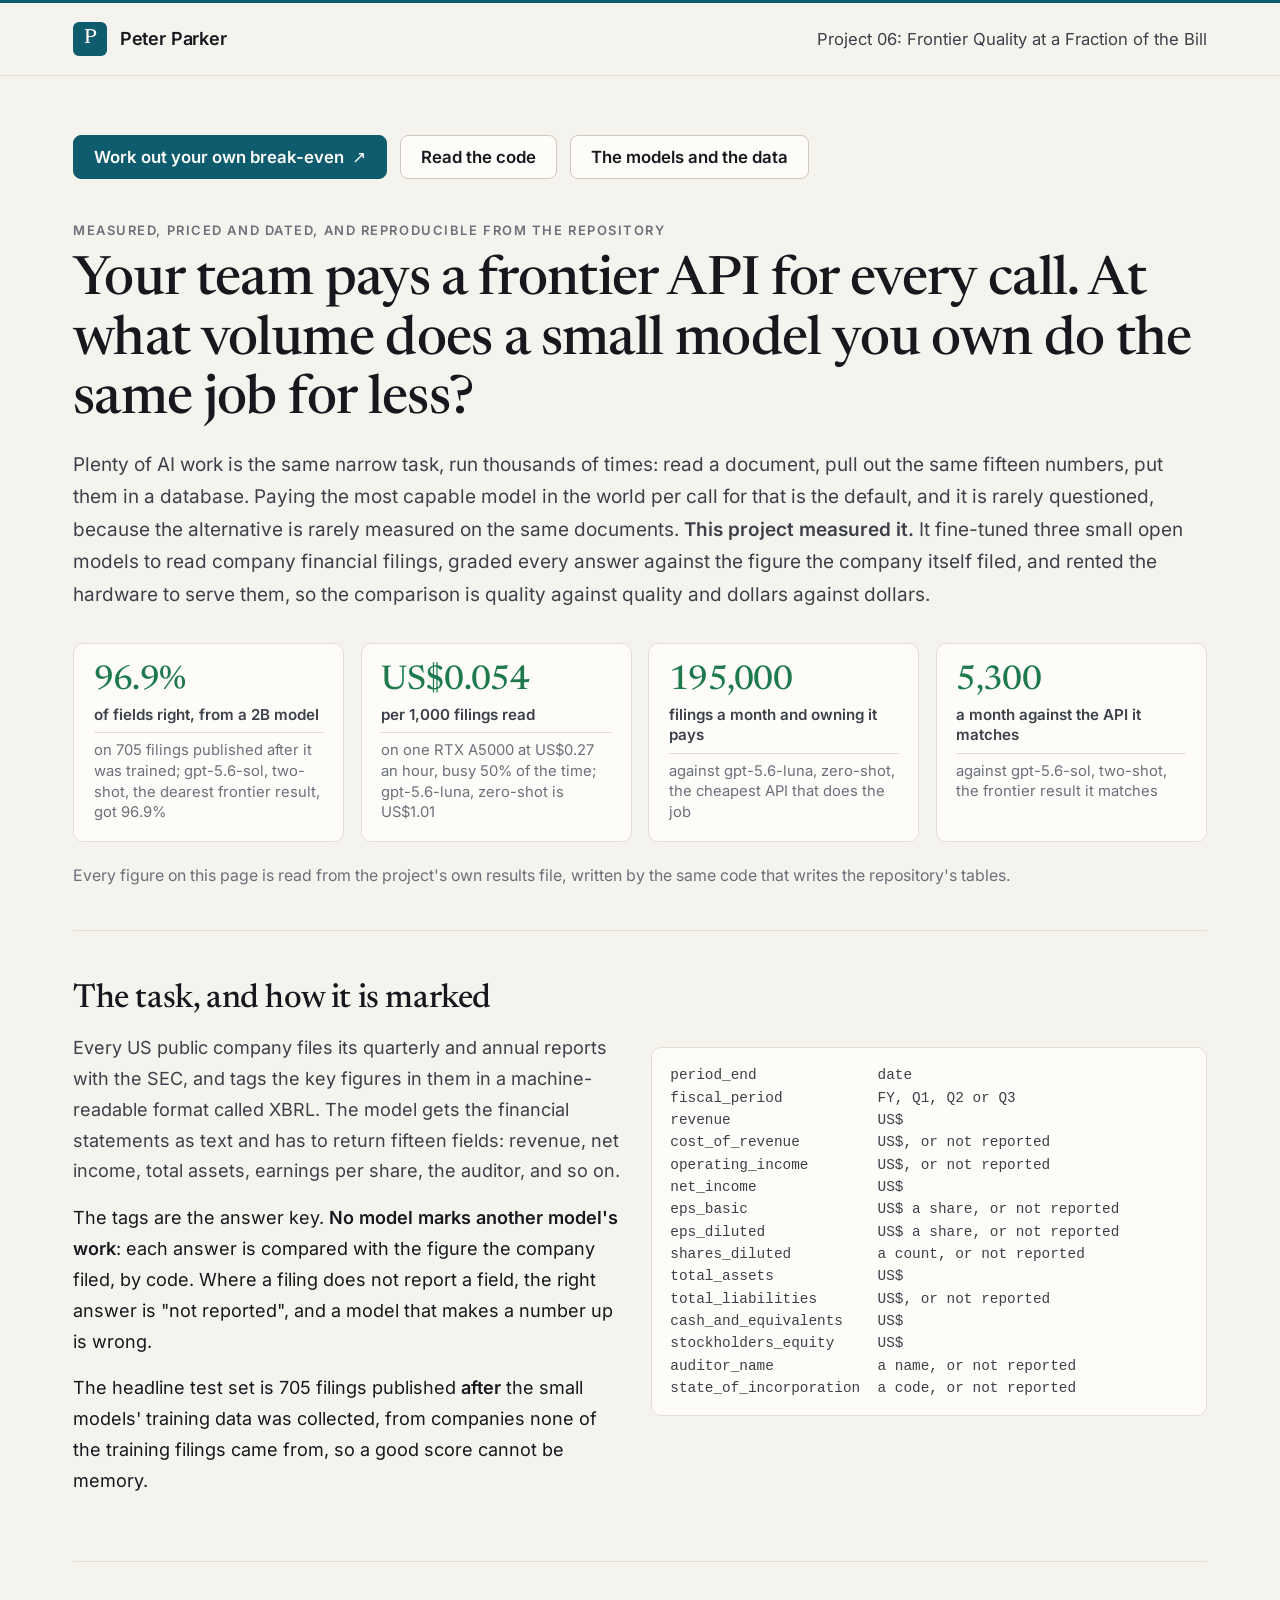
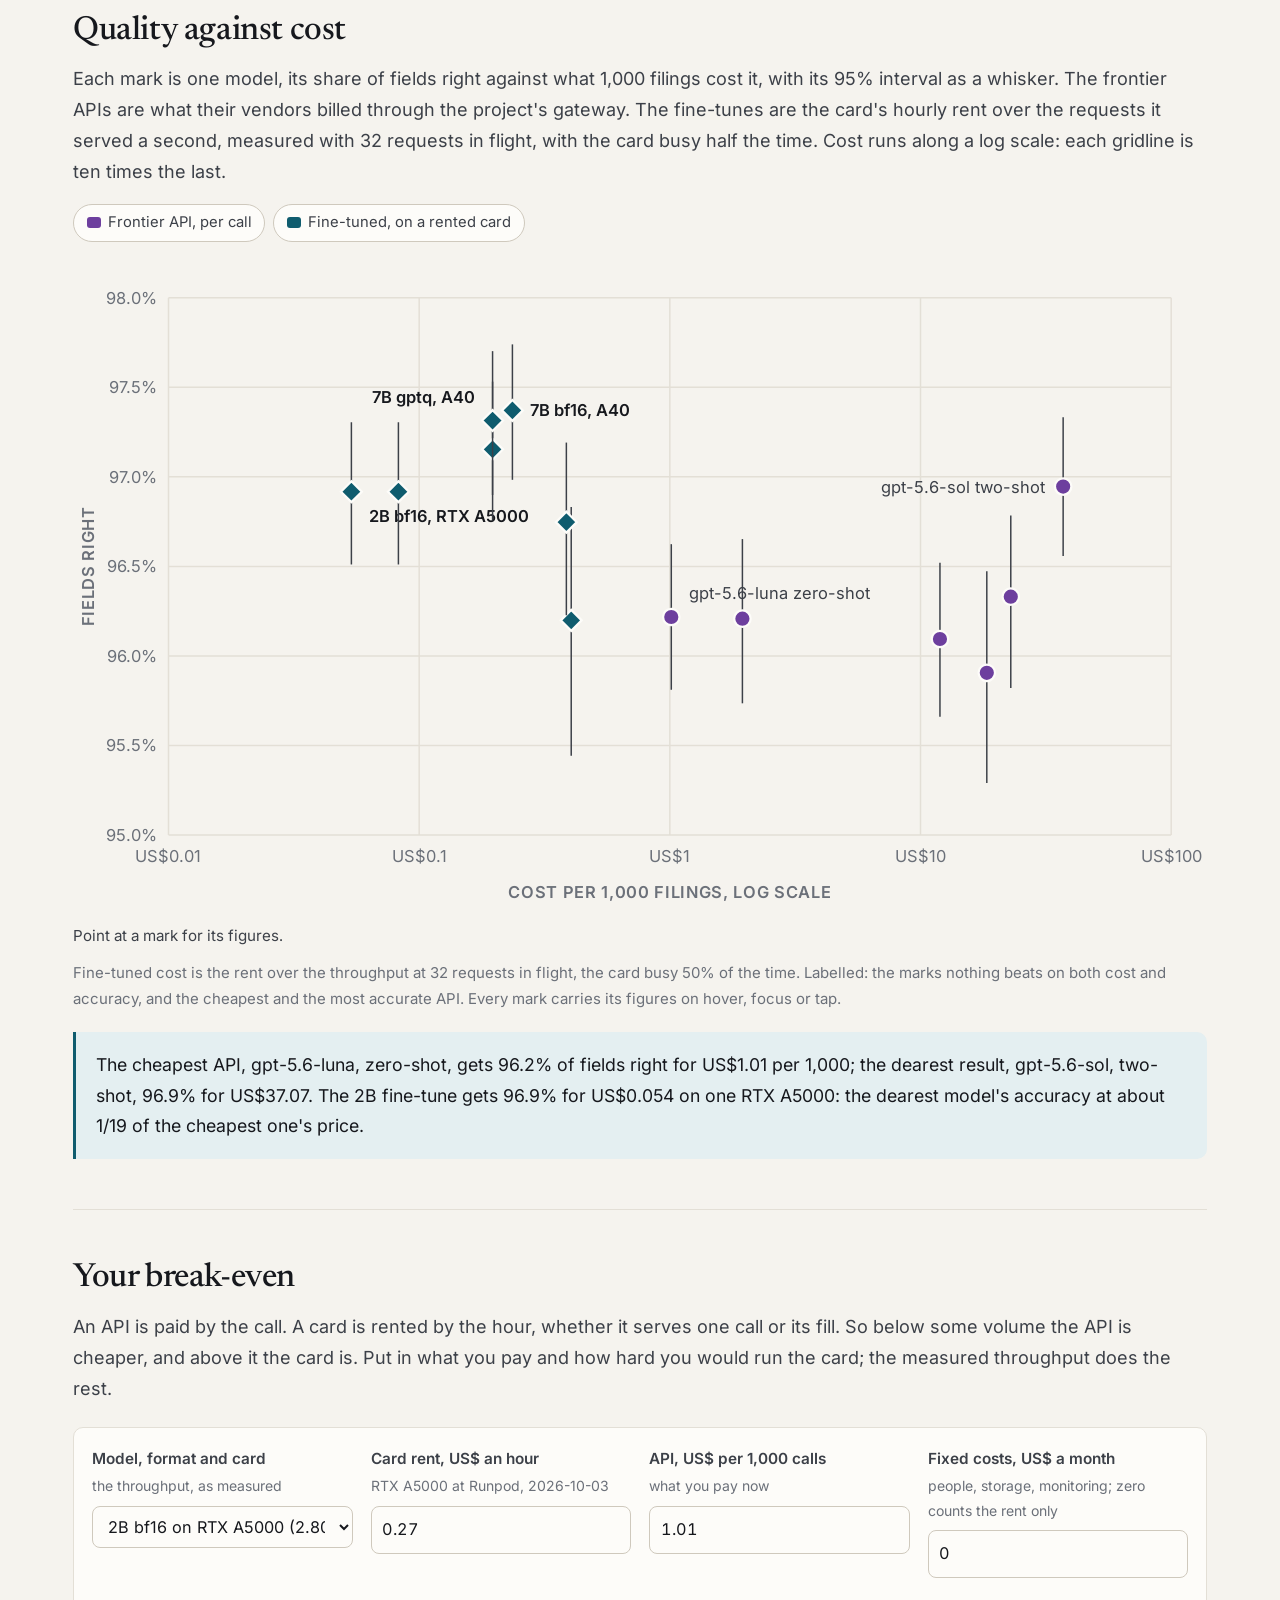
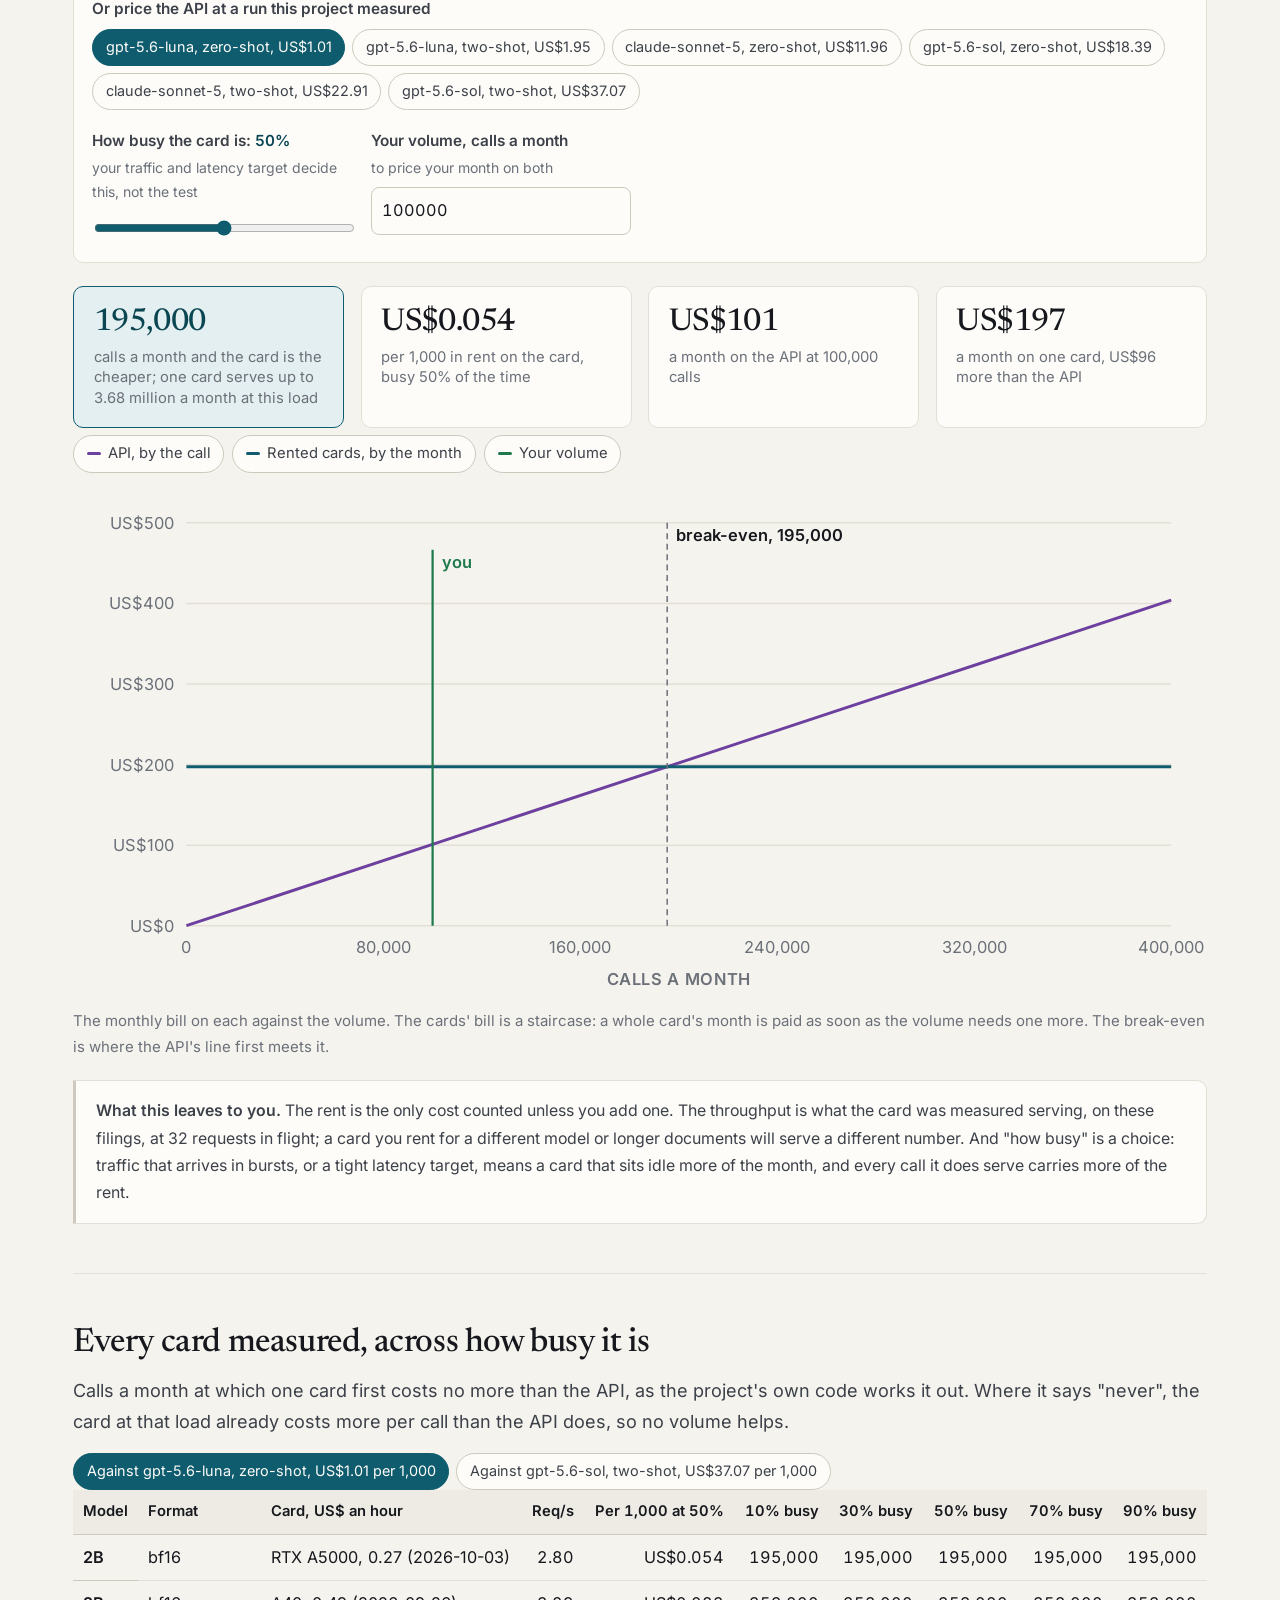
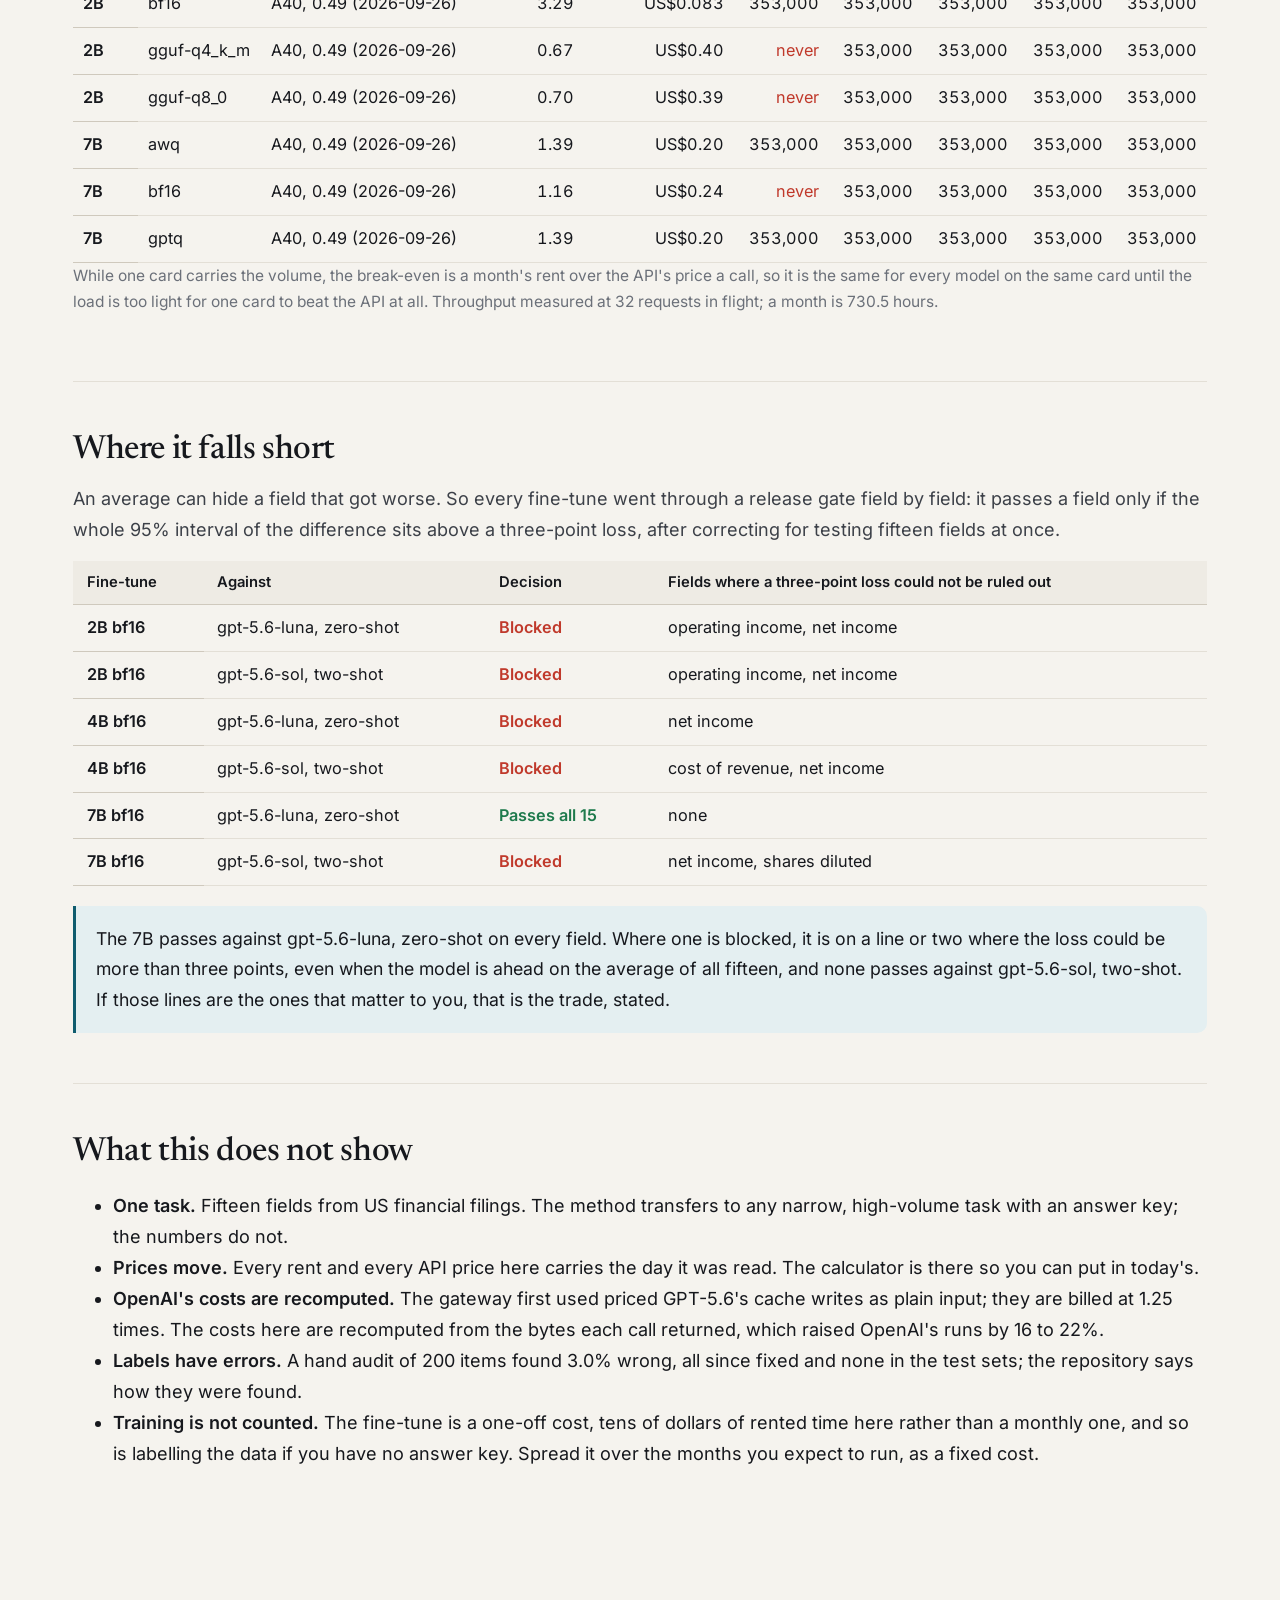
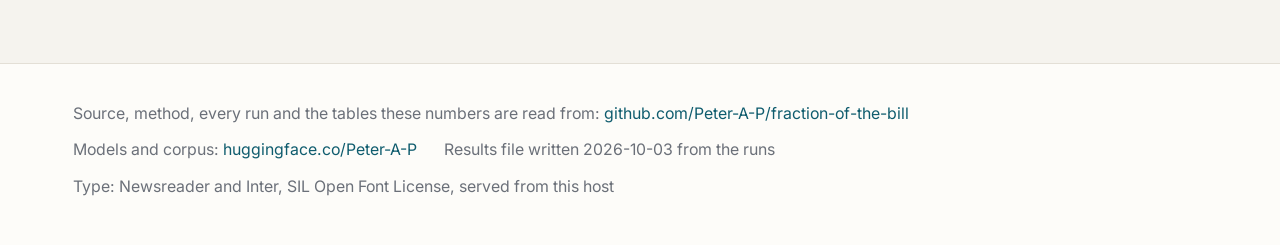
==== site/index.html @ 15aa9273 "The website: the results as one page, with a break-even calculator site/ is a static page in the sty" ====
<!doctype html>
<html lang="en">
<head>
<meta charset="utf-8">
<meta name="viewport" content="width=device-width, initial-scale=1">
<title>Frontier Quality at a Fraction of the Bill: when a small model you own beats paying per call</title>
<meta name="description" content="A 2B model fine-tuned on SEC filings, with the companies' own XBRL facts as the answers, gets as many fields right as the dearest frontier API on filings published after it was trained. Served on one rented card it costs a small fraction per call, and this page works out the monthly volume at which owning it pays, with your own prices.">
<link rel="stylesheet" href="style.css">
</head>
<body>
<header class="top">
  <div class="top-inner">
    <a class="brand" href="https://peterparker.ca"><span class="mono-mark" aria-hidden="true">P</span>Peter Parker</a>
    <p class="top-nav"><a href="https://peterparker.ca/projects/fraction-of-the-bill/">Project 06: Frontier Quality at a Fraction of the Bill</a></p>
  </div>
</header>
<main>

  <header class="hero">
    <div class="cta">
      <a class="button primary" href="#calculator">Work out your own break-even</a>
      <a class="button" href="https://github.com/Peter-A-P/fraction-of-the-bill">Read the code</a>
      <a class="button" href="https://huggingface.co/Peter-A-P">The models and the data</a>
    </div>

    <p class="eyebrow">Measured, priced and dated, and reproducible from the repository</p>
    <h1>Your team pays a frontier API for every call. At what volume does a small model you own do the same job for less?</h1>
    <p class="lead">
      Plenty of AI work is the same narrow task, run thousands of times: read a document, pull out
      the same fifteen numbers, put them in a database. Paying the most capable model in the world
      per call for that is the default, and it is rarely questioned, because the alternative is
      rarely measured on the same documents. <strong>This project measured it.</strong> It fine-tuned three
      small open models to read company financial filings, graded every answer against the figure
      the company itself filed, and rented the hardware to serve them, so the comparison is quality
      against quality and dollars against dollars.
    </p>
    <div class="hero-points">
      <div class="point">
        <span class="point-figure up" id="hero-accuracy">-</span>
        <span class="point-unit">of fields right, from a 2B model</span>
        <span class="point-label" id="hero-accuracy-note">on filings published after it was trained</span>
      </div>
      <div class="point">
        <span class="point-figure up" id="hero-cost">-</span>
        <span class="point-unit">per 1,000 filings read</span>
        <span class="point-label" id="hero-cost-note">on one rented card</span>
      </div>
      <div class="point">
        <span class="point-figure up" id="hero-even">-</span>
        <span class="point-unit">filings a month and owning it pays</span>
        <span class="point-label" id="hero-even-note">against the cheapest API that does the job</span>
      </div>
      <div class="point">
        <span class="point-figure up" id="hero-even-ceiling">-</span>
        <span class="point-unit">a month against the API it matches</span>
        <span class="point-label" id="hero-even-ceiling-note">the most accurate frontier result measured</span>
      </div>
    </div>
    <p class="hero-note" id="hero-note">
      Every figure on this page is read from the project's own results file, written by the same
      code that writes the repository's tables.
    </p>
    <noscript><p class="noscript">The figures and the calculator on this page need JavaScript. Every number is also in the repository's README, as tables.</p></noscript>
  </header>

  <section class="section" id="task">
    <h2>The task, and how it is marked</h2>
    <div class="two-up">
      <div>
        <p class="section-lead">
          Every US public company files its quarterly and annual reports with the SEC, and tags
          the key figures in them in a machine-readable format called XBRL. The model gets the
          financial statements as text and has to return fifteen fields: revenue, net income,
          total assets, earnings per share, the auditor, and so on.
        </p>
        <p>
          The tags are the answer key. <strong>No model marks another model's work</strong>:
          each answer is compared with the figure the company filed, by code. Where a filing
          does not report a field, the right answer is "not reported", and a model that makes a
          number up is wrong.
        </p>
        <p>
          The headline test set is <span id="task-filings">-</span> filings published
          <strong>after</strong> the small models' training data was collected, from companies
          none of the training filings came from, so a good score cannot be memory.
        </p>
      </div>
      <div>
        <pre class="task-sample" aria-label="The fifteen fields">period_end              date
fiscal_period           FY, Q1, Q2 or Q3
revenue                 US$
cost_of_revenue         US$, or not reported
operating_income        US$, or not reported
net_income              US$
eps_basic               US$ a share, or not reported
eps_diluted             US$ a share, or not reported
shares_diluted          a count, or not reported
total_assets            US$
total_liabilities       US$, or not reported
cash_and_equivalents    US$
stockholders_equity     US$
auditor_name            a name, or not reported
state_of_incorporation  a code, or not reported</pre>
      </div>
    </div>
  </section>

  <section class="section" id="frontier">
    <h2>Quality against cost</h2>
    <p class="section-lead">
      Each mark is one model, its share of fields right against what 1,000 filings cost it, with
      its 95% interval as a whisker. The frontier APIs are what their vendors billed through the
      project's gateway. The fine-tunes are the card's hourly rent over the requests it served a
      second, measured with <span class="conc">32</span> requests in flight, with the card busy
      <span class="util">half</span> the time. Cost runs along a log scale: each gridline is ten
      times the last.
    </p>
    <div class="legend" aria-hidden="true">
      <span class="legend-item"><span class="swatch solid sw-frontier"></span>Frontier API, per call</span>
      <span class="legend-item"><span class="swatch solid sw-hosted"></span>Fine-tuned, on a rented card</span>
    </div>
    <figure class="chart-figure">
      <div class="chart wide-chart" id="pareto"></div>
      <p class="readout" id="pareto-readout" aria-live="polite">Point at a mark for its figures.</p>
      <figcaption id="pareto-caption"></figcaption>
    </figure>
    <div class="verdict" id="frontier-verdict"></div>
  </section>

  <section class="section" id="calculator">
    <h2>Your break-even</h2>
    <p class="section-lead">
      An API is paid by the call. A card is rented by the hour, whether it serves one call or its
      fill. So below some volume the API is cheaper, and above it the card is. Put in what you pay
      and how hard you would run the card; the measured throughput does the rest.
    </p>
    <div class="controls">
      <div class="control">
        <label for="calc-served">Model, format and card<span class="hint">the throughput, as measured</span></label>
        <select id="calc-served"></select>
      </div>
      <div class="control">
        <label for="calc-rate">Card rent, US$ an hour<span class="hint" id="calc-rate-hint">as rented</span></label>
        <input type="number" id="calc-rate" min="0.01" step="0.01" inputmode="decimal">
      </div>
      <div class="control">
        <label for="calc-api">API, US$ per 1,000 calls<span class="hint" id="calc-api-hint">what you pay now</span></label>
        <input type="number" id="calc-api" min="0.001" step="0.01" inputmode="decimal">
      </div>
      <div class="control">
        <label for="calc-fixed">Fixed costs, US$ a month<span class="hint">people, storage, monitoring; zero counts the rent only</span></label>
        <input type="number" id="calc-fixed" min="0" step="50" value="0" inputmode="decimal">
      </div>
      <div class="control wide">
        <span class="label-text" id="presets-label">Or price the API at a run this project measured</span>
        <div class="button-row" id="calc-api-presets" role="group" aria-labelledby="presets-label"></div>
      </div>
      <div class="control">
        <label for="calc-util">How busy the card is: <output id="calc-util-out" for="calc-util">50%</output><span class="hint">your traffic and latency target decide this, not the test</span></label>
        <input type="range" id="calc-util" min="10" max="90" step="5" value="50">
      </div>
      <div class="control">
        <label for="calc-volume">Your volume, calls a month<span class="hint">to price your month on both</span></label>
        <input type="number" id="calc-volume" min="0" step="10000" value="100000" inputmode="numeric">
      </div>
    </div>

    <div class="answer" aria-live="polite">
      <div class="stat lead-stat"><span class="figure" id="out-even">-</span><span class="caption" id="out-even-note">calls a month and the card is the cheaper</span></div>
      <div class="stat"><span class="figure" id="out-own">-</span><span class="caption" id="out-own-note">per 1,000 on the card, at this load</span></div>
      <div class="stat"><span class="figure" id="out-month-api">-</span><span class="caption" id="out-month-api-note">a month on the API at your volume</span></div>
      <div class="stat"><span class="figure" id="out-month-own">-</span><span class="caption" id="out-month-own-note">a month on cards at your volume</span></div>
    </div>

    <div class="legend" aria-hidden="true">
      <span class="legend-item"><span class="swatch sw-api"></span>API, by the call</span>
      <span class="legend-item"><span class="swatch sw-own"></span>Rented cards, by the month</span>
      <span class="legend-item"><span class="swatch sw-you"></span>Your volume</span>
    </div>
    <figure class="chart-figure">
      <div class="chart" id="month"></div>
      <figcaption>
        The monthly bill on each against the volume. The cards' bill is a staircase: a whole
        card's month is paid as soon as the volume needs one more. The break-even is where the
        API's line first meets it.
      </figcaption>
    </figure>

    <div class="assumption">
      <p>
        <strong>What this leaves to you.</strong> The rent is the only cost counted unless you
        add one. The throughput is what the card was measured serving, on these filings, at 32
        requests in flight; a card you rent for a different model or longer documents will
        serve a different number. And "how busy" is a choice: traffic that arrives in bursts,
        or a tight latency target, means a card that sits idle more of the month, and every
        call it does serve carries more of the rent.
      </p>
    </div>
  </section>

  <section class="section" id="table">
    <h2>Every card measured, across how busy it is</h2>
    <p class="section-lead">
      Calls a month at which one card first costs no more than the API, as the project's own
      code works it out. Where it says "never", the card at that load already costs more per
      call than the API does, so no volume helps.
    </p>
    <div class="button-row" id="table-against" role="group" aria-label="The API to break even against"></div>
    <div class="table-wrap">
      <table class="tight" id="even-table"></table>
    </div>
    <p class="note" id="table-note"></p>
  </section>

  <section class="section" id="gate">
    <h2>Where it falls short</h2>
    <p class="section-lead">
      An average can hide a field that got worse. So every fine-tune went through a release gate
      field by field: it passes a field only if the whole 95% interval of the difference sits
      above a three-point loss, after correcting for testing fifteen fields at once.
    </p>
    <div class="table-wrap">
      <table id="gate-table"></table>
    </div>
    <div class="verdict" id="gate-verdict"></div>
  </section>

  <section class="section" id="honesty">
    <h2>What this does not show</h2>
    <ul>
      <li><strong>One task.</strong> Fifteen fields from US financial filings. The method transfers
        to any narrow, high-volume task with an answer key; the numbers do not.</li>
      <li><strong>Prices move.</strong> Every rent and every API price here carries the day it was
        read. The calculator is there so you can put in today's.</li>
      <li><strong>OpenAI's costs are recomputed.</strong> The gateway first used priced GPT-5.6's
        cache writes as plain input; they are billed at 1.25 times. The costs here are
        recomputed from the bytes each call returned, which raised OpenAI's runs by 16 to 22%.</li>
      <li><strong>Labels have errors.</strong> A hand audit of 200 items found 3.0% wrong, all since
        fixed and none in the test sets; the repository says how they were found.</li>
      <li><strong>Training is not counted.</strong> The fine-tune is a one-off cost, tens of dollars of
        rented time here rather than a monthly one, and so is labelling the data if you have no
        answer key. Spread it over the months you expect to run, as a fixed cost.</li>
    </ul>
  </section>

</main>
<footer class="foot">
  <div class="foot-inner">
    <p>
      Source, method, every run and the tables these numbers are read from:
      <a href="https://github.com/Peter-A-P/fraction-of-the-bill">github.com/Peter-A-P/fraction-of-the-bill</a>
    </p>
    <ul>
      <li>Models and corpus: <a href="https://huggingface.co/Peter-A-P">huggingface.co/Peter-A-P</a></li>
      <li id="foot-written">Results file written from the runs</li>
      <li>Type: Newsreader and Inter, SIL Open Font License, served from this host</li>
    </ul>
  </div>
</footer>
<script src="breakeven.js"></script>
<script src="app.js"></script>
</body>
</html>
---- site/style.css ----
/* One stylesheet, no framework, no build step.

   The palette, the type and the 3px rule over the page are peterparker.ca's, shared with the
   other project pages, because this page is part of that site even though a separate host
   serves it. The two fonts are copied into this folder rather than linked: the page makes no
   off-origin request, and a font is a request. Both are SIL Open Font License;
   fonts/LICENSE.txt says where they came from. */

@font-face {
  font-family: "Newsreader";
  font-style: normal;
  font-weight: 200 800;
  font-display: swap;
  src: url(fonts/newsreader-latin.woff2) format("woff2");
}

@font-face {
  font-family: "Inter";
  font-style: normal;
  font-weight: 400 600;
  font-display: swap;
  src: url(fonts/inter-latin.woff2) format("woff2");
}

:root {
  color-scheme: light dark;
  --paper: #f5f3ee;
  --paper-soft: #fdfcf9;
  --ink: #16181d;
  --ink-soft: #3c4048;
  --ink-faint: #6b7079;
  --line: #e3dfd6;
  --line-2: #cfc9bd;
  --line-soft: #eeebe4;
  --accent: #0f5c6e;
  --accent-ink: #0b4653;
  --accent-soft: #e4eff1;
  --warn: #c0392b;
  --good: #1e7a4c;
  --alt: #6d3f9e;
  --shift: rgba(192, 57, 43, 0.09);
  /* An ordered set in one hue, darkest first: the three percentiles. */
  --lv0: #0b4653;
  --lv1: #2f8294;
  --lv2: #7bb3c0;
  --serif: "Newsreader", Georgia, "Times New Roman", serif;
  --sans: "Inter", ui-sans-serif, system-ui, -apple-system, "Segoe UI", Roboto, sans-serif;
  --mono: ui-monospace, "Cascadia Mono", Consolas, "SF Mono", Menlo, monospace;
  --radius: 10px;
  --shadow: 0 6px 24px -18px rgba(0, 0, 0, 0.35);
  --column: 66rem;
}

@media (prefers-color-scheme: dark) {
  :root {
    --paper: #0e1013;
    --paper-soft: #15181d;
    --ink: #ece9e2;
    --ink-soft: #c9c6bf;
    --ink-faint: #969ba5;
    --line: #262a31;
    --line-2: #363b44;
    --line-soft: #1c2026;
    --accent: #7cc7d6;
    --accent-ink: #a9dde7;
    --accent-soft: #14262b;
    --warn: #f0736a;
    --good: #58c286;
    --alt: #b191e0;
    --shift: rgba(240, 115, 106, 0.13);
    --lv0: #cbeaf2;
    --lv1: #7cc7d6;
    --lv2: #3d8ea1;
    --shadow: 0 6px 24px -14px rgba(0, 0, 0, 0.6);
  }
}

* { box-sizing: border-box; }

html { font-size: 18px; -webkit-text-size-adjust: 100%; }

body {
  margin: 0;
  background: var(--paper);
  color: var(--ink);
  font-family: var(--sans);
  font-size: 1rem;
  line-height: 1.72;
  border-top: 3px solid var(--accent);
  font-feature-settings: "cv11", "ss01";
}

main {
  max-width: var(--column);
  margin: 0 auto;
  padding: 0 1.5rem 5rem;
}

h1, h2, h3 {
  font-family: var(--serif);
  font-weight: 500;
  letter-spacing: -0.012em;
}

h1 { font-size: clamp(2.1rem, 4.6vw, 3rem); line-height: 1.1; margin: 0 0 1rem; }
h2 { font-size: clamp(1.55rem, 2.6vw, 2rem); line-height: 1.2; margin: 0 0 0.7rem; }
h3 { font-size: 1.2rem; line-height: 1.25; margin: 0 0 0.45rem; }
p { margin: 0 0 0.85rem; }

a { color: var(--accent); text-decoration: none; text-underline-offset: 0.15em; }
a:hover, a:focus-visible { text-decoration: underline; }
:focus-visible { outline: 2px solid var(--accent); outline-offset: 2px; }

code { font-family: var(--mono); font-size: 0.9em; }

strong { font-weight: 600; }

/* ---------------------------------------------------------------- the way back */

.top { border-bottom: 1px solid var(--line); background: var(--paper); }

.top-inner {
  max-width: var(--column);
  margin: 0 auto;
  padding: 0 1.5rem;
  height: 4rem;
  display: flex;
  align-items: center;
  justify-content: space-between;
  gap: 1rem;
}

.brand {
  display: inline-flex;
  align-items: center;
  gap: 0.7rem;
  color: var(--ink);
  font-weight: 600;
  letter-spacing: -0.01em;
}

.brand:hover { text-decoration: none; color: var(--accent-ink); }

.mono-mark {
  width: 1.9rem;
  height: 1.9rem;
  border-radius: 6px;
  background: var(--accent);
  color: #fdfcf9;
  font-family: var(--serif);
  font-weight: 500;
  font-size: 1.15rem;
  display: inline-flex;
  align-items: center;
  justify-content: center;
}

@media (prefers-color-scheme: dark) { .mono-mark { color: #0e1013; } }

.top-nav { font-size: 0.92rem; color: var(--ink-soft); text-align: right; margin: 0; }
.top-nav a { color: var(--ink-soft); }
.top-nav a:hover { color: var(--accent-ink); }

/* ---------------------------------------------------------------- hero */

.hero { padding: 3.25rem 0 2.25rem; border-bottom: 1px solid var(--line); }

.eyebrow {
  text-transform: uppercase;
  letter-spacing: 0.12em;
  font-size: 0.72rem;
  font-weight: 600;
  color: var(--ink-faint);
  margin: 0 0 0.6rem;
}

.lead { font-size: 1.05rem; color: var(--ink-soft); }

.hero-points {
  display: grid;
  grid-template-columns: repeat(auto-fit, minmax(12rem, 1fr));
  gap: 0.9rem;
  margin: 1.75rem 0 1.1rem;
}

.point {
  background: var(--paper-soft);
  border: 1px solid var(--line);
  border-radius: var(--radius);
  padding: 1rem 1.1rem;
}

.point-figure {
  display: block;
  font-family: var(--serif);
  font-size: 1.9rem;
  font-weight: 500;
  font-variant-numeric: tabular-nums;
  letter-spacing: -0.02em;
  line-height: 1.15;
  color: var(--ink);
}

.point-figure.up { color: var(--good); }
.point-figure.down { color: var(--warn); }

.point-unit {
  display: block;
  margin-top: 0.2rem;
  font-size: 0.84rem;
  font-weight: 600;
  color: var(--ink-soft);
  line-height: 1.35;
}

.point-label {
  display: block;
  margin-top: 0.4rem;
  padding-top: 0.4rem;
  border-top: 1px solid var(--line);
  font-size: 0.82rem;
  color: var(--ink-faint);
  line-height: 1.4;
}

.point-extra {
  display: block;
  margin-top: 0.25rem;
  font-size: 0.8rem;
  color: var(--ink-faint);
  line-height: 1.35;
  font-variant-numeric: tabular-nums;
}

.hero-models {
  position: relative;
  font-size: 0.86rem;
  color: var(--ink-soft);
  margin: 0 0 0.6rem;
}

/* A term that explains itself. The bubble hangs from the paragraph rather than
   from the word, because the paragraph is the one box that is always inside the page: a
   bubble anchored to a name at the end of a line would run off the right edge. It opens on
   focus as well as hover, so a keyboard reaches it and a tap on a phone opens it. */
.term {
  border-bottom: 1px dotted var(--ink-faint);
  cursor: help;
}

.term:hover, .term:focus { color: var(--accent-ink); border-bottom-color: var(--accent); }

.term::after {
  content: attr(data-note);
  position: absolute;
  left: 0;
  top: calc(100% + 0.4rem);
  width: min(32rem, 100%);
  padding: 0.7rem 0.85rem;
  background: var(--paper-soft);
  color: var(--ink-soft);
  border: 1px solid var(--line-2);
  border-radius: var(--radius);
  box-shadow: var(--shadow);
  font-size: 0.84rem;
  font-weight: 400;
  line-height: 1.5;
  z-index: 10;
  pointer-events: none;
  opacity: 0;
  visibility: hidden;
  transition: opacity 0.12s ease;
}

.term:hover::after, .term:focus::after { opacity: 1; visibility: visible; }

/* Read by a screen reader, drawn for nobody: the notes the bubbles show, as descriptions. */
.visually-hidden {
  position: absolute;
  width: 1px;
  height: 1px;
  overflow: hidden;
  clip-path: inset(50%);
  white-space: nowrap;
}

.hero-note { font-size: 0.88rem; color: var(--ink-faint); margin: 0; }

/* ---------------------------------------------------------------- sections */

.section { padding: 2.75rem 0; border-bottom: 1px solid var(--line); }
.section:last-of-type { border-bottom: 0; }
.section-lead { color: var(--ink-soft); }
.note { font-size: 0.86rem; color: var(--ink-faint); }

.warning {
  max-width: var(--column);
  margin: 1.25rem auto;
  padding: 0.9rem 1.1rem;
  border-left: 3px solid var(--warn);
  border-radius: 0 var(--radius) var(--radius) 0;
  background: color-mix(in srgb, var(--warn) 9%, transparent);
}

/* The callout a section's finding goes in, and the one an assumption goes in. Same shape,
   different weight: a finding is the point of the section, an assumption is the fine print
   that stops the finding being overread. */
.verdict {
  margin: 1.1rem 0 0;
  padding: 1rem 1.1rem;
  border-radius: 0 var(--radius) var(--radius) 0;
  background: var(--accent-soft);
  border-left: 3px solid var(--accent);
  font-size: 0.98rem;
}

.verdict p:last-child { margin-bottom: 0; }

.assumption {
  margin: 1.1rem 0 0;
  padding: 0.9rem 1.1rem;
  border: 1px solid var(--line);
  border-left: 3px solid var(--line-2);
  border-radius: 0 var(--radius) var(--radius) 0;
  background: var(--paper-soft);
  font-size: 0.88rem;
  color: var(--ink-soft);
}

.assumption p:last-child { margin-bottom: 0; }

/* ---------------------------------------------------------------- controls */

.controls {
  display: grid;
  grid-template-columns: repeat(auto-fit, minmax(13rem, 1fr));
  gap: 1rem;
  margin: 1.25rem 0;
  padding: 1rem;
  background: var(--paper-soft);
  border: 1px solid var(--line);
  border-radius: var(--radius);
}

.control { display: flex; flex-direction: column; gap: 0.4rem; min-width: 0; }
.control.wide { grid-column: 1 / -1; }

label, .label-text { font-size: 0.85rem; font-weight: 600; color: var(--ink-soft); }

.hint {
  display: block;
  font-weight: 400;
  font-size: 0.78rem;
  color: var(--ink-faint);
  margin-top: 0.1rem;
}

select, input[type="range"] { width: 100%; font: inherit; accent-color: var(--accent); }

select {
  padding: 0.5rem 0.6rem;
  border: 1px solid var(--line-2);
  border-radius: 8px;
  background: var(--paper-soft);
  color: var(--ink);
  font-size: 0.9rem;
}

input[type="range"] { height: 1.6rem; }

output { font-variant-numeric: tabular-nums; color: var(--accent-ink); font-weight: 600; }

/* ---------------------------------------------------------------- charts */

.chart-figure { margin: 1.1rem 0; }
.chart { width: 100%; }
.chart svg { width: 100%; height: auto; display: block; touch-action: pan-y; }

/* A chart whose labels are words rather than ticks cannot be shrunk to a phone's width and
   still be read, so it keeps its size and scrolls sideways instead. */
.wide-chart { overflow-x: auto; -webkit-overflow-scrolling: touch; }
.wide-chart svg { min-width: 40rem; }

figcaption { font-size: 0.83rem; color: var(--ink-faint); margin-top: 0.5rem; }

.gridline { stroke: var(--line); stroke-width: 1; }
.axis-line { stroke: var(--line-2); stroke-width: 1; }
.tick { fill: var(--ink-faint); font-size: 11px; }
.axis-title { fill: var(--ink-faint); font-size: 11px; font-weight: 600; letter-spacing: 0.04em; text-transform: uppercase; }
.series { fill: none; stroke-linejoin: round; stroke-linecap: round; stroke-width: 1.5; }
.band { fill: var(--accent); stroke: none; }

/* Series colours and their swatches, set here rather than on the element so that both
   follow the palette into dark mode. */
.m0 { stroke: var(--accent); }
.m1 { stroke: var(--warn); }
.m2 { stroke: var(--alt); }
.sw0 { background: var(--accent); }
.sw1 { background: var(--warn); }
.sw2 { background: var(--alt); }
.sw-ink { background: var(--ink); }
.sw-accent { background: var(--accent); }
.sw-band { background: var(--accent); }
.sw-warn { background: var(--warn); color: var(--warn); }
.sw-faint { background: var(--ink-faint); color: var(--ink-faint); }
.nominal { stroke: var(--ink-faint); stroke-width: 1; stroke-dasharray: 5 4; fill: none; }
.actual-line { fill: none; stroke: var(--ink); stroke-width: 1.5; stroke-linejoin: round; }
.median { fill: none; stroke: var(--accent); stroke-width: 1.75; stroke-linejoin: round; }
/* Thinner lines, for a view with many points in the same width. */
.actual-line.thin, .median.thin { stroke-width: 0.8; }

.service { fill: none; stroke: var(--warn); stroke-width: 1.5; stroke-dasharray: 6 4; }
.shift-span { fill: var(--shift); }
.shift-label { fill: var(--ink-faint); font-size: 10.5px; letter-spacing: 0.06em; text-transform: uppercase; }
.cursor { stroke: var(--ink-faint); stroke-width: 1; stroke-dasharray: 3 3; }
.dot { stroke: var(--paper-soft); stroke-width: 1.5; fill: var(--ink); }
.dot.median { fill: var(--accent); }
.dot.m0 { fill: var(--accent); }
.dot.m1 { fill: var(--warn); }
.dot.m2 { fill: var(--alt); }
.catcher { cursor: crosshair; }

/* A bar is a length, so it gets a fill and no outline; its interval is a hairline in ink,
   because it is not another series. */
.bar { stroke: none; }
.bar.lv0 { fill: var(--lv0); }
.bar.lv1 { fill: var(--lv1); }
.bar.lv2 { fill: var(--lv2); }
.bar.own { fill-opacity: 0.7; stroke: var(--ink-faint); stroke-width: 1; stroke-dasharray: 3 2; }
.sw-lv0 { background: var(--lv0); }
.sw-lv1 { background: var(--lv1); }
.sw-lv2 { background: var(--lv2); }
.whisker { stroke: var(--ink-soft); stroke-width: 1; }
.zero { stroke: var(--ink-faint); stroke-width: 1.25; }
.zero-label { fill: var(--ink-faint); font-size: 10.5px; }
.bar-value { fill: var(--ink-soft); font-size: 11px; font-variant-numeric: tabular-nums; }
.row-label { fill: var(--ink); font-size: 12px; font-weight: 600; }
.row-note { fill: var(--ink-faint); font-size: 10.5px; }
.divider { stroke: var(--line-2); stroke-width: 1; stroke-dasharray: 4 3; }
.divider-label { fill: var(--ink-faint); font-size: 10.5px; letter-spacing: 0.04em; text-transform: uppercase; }

.legend { display: flex; flex-wrap: wrap; gap: 0.45rem; margin: 0.25rem 0 0.5rem; }

.legend-item {
  display: inline-flex;
  align-items: center;
  gap: 0.4rem;
  font-size: 0.82rem;
  padding: 0.3rem 0.7rem;
  border: 1px solid var(--line-2);
  border-radius: 999px;
  background: var(--paper-soft);
  color: var(--ink-soft);
}

.swatch { width: 14px; height: 3px; border-radius: 2px; display: inline-block; flex: none; }
.swatch.dashed { background: repeating-linear-gradient(90deg, currentColor 0 4px, transparent 4px 7px); }
.swatch.block { height: 11px; border-radius: 3px; opacity: 0.3; }
/* A bar's swatch is the bar's colour at full strength: it names a series, not a band. */
.swatch.solid { height: 11px; border-radius: 3px; }

/* The hover readout. One row per series, values right-aligned so they line up as a column. */
.readout {
  min-height: 1.6rem;
  margin: 0.3rem 0 0;
  font-size: 0.84rem;
  color: var(--ink-soft);
  font-variant-numeric: tabular-nums;
}

.readout .when { font-weight: 600; color: var(--ink); margin-right: 0.6rem; }
.readout .pair { margin-right: 0.9rem; white-space: nowrap; }
.readout .key { color: var(--ink-faint); }

/* ---------------------------------------------------------------- tables */

.table-wrap { overflow-x: auto; -webkit-overflow-scrolling: touch; }

table { width: 100%; border-collapse: collapse; font-size: 0.9rem; }

th, td {
  text-align: left;
  padding: 0.5rem 0.75rem;
  border-bottom: 1px solid var(--line);
  white-space: nowrap;
}

th {
  font-weight: 600;
  color: var(--ink);
  font-size: 0.82rem;
  background: var(--line-soft);
  border-bottom-color: var(--line-2);
  vertical-align: bottom;
}

tbody th { background: transparent; font-size: 0.9rem; }
/* A long row label is the one cell allowed to wrap, so that it does not push the whole
   table out of its column. */
tbody th.wrap { white-space: normal; max-width: 14rem; }

td.num, th.num { text-align: right; font-variant-numeric: tabular-nums; }

/* Narrower gutters for a table that only just fits the column. */
.tight th, .tight td { padding-left: 0.55rem; padding-right: 0.55rem; }

caption { caption-side: bottom; text-align: left; color: var(--ink-faint); font-size: 0.83rem; padding-top: 0.6rem; }

tbody tr.reference { background: var(--accent-soft); }

.interval { color: var(--ink-faint); font-size: 0.82em; }

.better { color: var(--good); font-weight: 600; }
.worse { color: var(--warn); font-weight: 600; }

/* ---------------------------------------------------------------- headline stats */

.headline {
  display: grid;
  grid-template-columns: repeat(auto-fit, minmax(11rem, 1fr));
  gap: 0.9rem;
  margin: 1.25rem 0;
}

.stat {
  background: var(--paper-soft);
  border: 1px solid var(--line);
  border-radius: var(--radius);
  padding: 1rem 1.1rem;
}

.figure {
  display: block;
  font-family: var(--serif);
  font-size: 1.75rem;
  font-weight: 500;
  font-variant-numeric: tabular-nums;
  letter-spacing: -0.02em;
  line-height: 1.15;
}

.stat.up .figure { color: var(--good); }
.stat.down .figure { color: var(--warn); }

.caption { display: block; margin-top: 0.3rem; font-size: 0.82rem; color: var(--ink-faint); line-height: 1.4; }

.range { display: block; font-size: 0.78rem; color: var(--ink-faint); font-variant-numeric: tabular-nums; }

/* ---------------------------------------------------------------- disclosure */

.disclose {
  border: 1px solid var(--line);
  border-radius: var(--radius);
  padding: 0 1.1rem;
  margin: 1.1rem 0;
  background: var(--paper-soft);
}

.disclose summary {
  display: flex;
  align-items: baseline;
  gap: 0.6rem;
  cursor: pointer;
  padding: 0.8rem 0 0.8rem 0.25rem;
  font-weight: 600;
  font-size: 0.94rem;
  list-style: none;
}

.disclose summary::-webkit-details-marker { display: none; }

.disclose summary::before {
  content: "\203A";
  flex: none;
  width: 0.6em;
  text-align: center;
  font-size: 1.2em;
  line-height: 1;
  color: var(--ink-faint);
  transform: rotate(90deg);
  transition: transform 0.12s ease;
}

.disclose[open] summary::before { transform: rotate(270deg); }
.disclose summary:hover { color: var(--accent-ink); }
.disclose[open] summary { border-bottom: 1px solid var(--line); margin-bottom: 0.75rem; }
.disclose > *:last-child { margin-bottom: 0.85rem; }

@media (prefers-reduced-motion: reduce) {
  .disclose summary::before { transition: none; }
  .term::after { transition: none; }
}

/* ---------------------------------------------------------------- footer */

.foot {
  border-top: 1px solid var(--line);
  background: var(--paper-soft);
  margin-top: 2rem;
}

.foot-inner {
  max-width: var(--column);
  margin: 0 auto;
  padding: 2rem 1.5rem 2.5rem;
  font-size: 0.88rem;
  color: var(--ink-faint);
}

.foot-inner p { margin: 0 0 0.5rem; }

.foot-inner ul { list-style: none; margin: 0; padding: 0; display: flex; flex-wrap: wrap; gap: 0.5rem 1.5rem; }

@media (max-width: 34rem) {
  html { font-size: 17px; }
  main { padding: 0 1rem 3rem; }
  .top-inner { padding: 0 1rem; height: auto; min-height: 4rem; flex-wrap: wrap; gap: 0.25rem 1rem; padding-top: 0.6rem; padding-bottom: 0.6rem; }
  .top-nav { text-align: left; }
  .controls { padding: 0.85rem; }
  .foot-inner { padding: 1.5rem 1rem 2rem; }
}

.cta {
  display: flex;
  flex-wrap: wrap;
  align-items: center;
  gap: 0.6rem 0.75rem;
  margin: 0 0 2.25rem;
}

.button {
  display: inline-flex;
  align-items: center;
  gap: 0.45rem;
  padding: 0.62rem 1.1rem;
  border: 1px solid var(--line-2);
  border-radius: 8px;
  background: var(--paper-soft);
  color: var(--ink);
  font-weight: 600;
  font-size: 0.93rem;
  line-height: 1.2;
}

.button:hover, .button:focus-visible { text-decoration: none; border-color: var(--accent); color: var(--accent-ink); }

.button.primary { background: var(--accent); border-color: var(--accent); color: #fdfcf9; }
.button.primary::after { content: "\2197"; font-weight: 400; }
.button.primary:hover, .button.primary:focus-visible { background: var(--accent-ink); border-color: var(--accent-ink); color: #fdfcf9; }

@media (prefers-color-scheme: dark) {
  .button.primary, .button.primary:hover, .button.primary:focus-visible { color: #0e1013; }
}

.cta-note { font-size: 0.84rem; color: var(--ink-faint); }

/* ---------------------------------------------------------------- this page's own */

.subhead { margin-top: 2rem; }

input[type="number"] {
  width: 100%;
  font: inherit;
  font-size: 0.9rem;
  font-variant-numeric: tabular-nums;
  padding: 0.5rem 0.6rem;
  border: 1px solid var(--line-2);
  border-radius: 8px;
  background: var(--paper-soft);
  color: var(--ink);
}

input[type="number"]:focus-visible, select:focus-visible { outline: 2px solid var(--accent); outline-offset: 1px; }

/* The calculator: the inputs, then what they come to, then the month drawn. */
.answer {
  display: grid;
  grid-template-columns: repeat(auto-fit, minmax(12rem, 1fr));
  gap: 0.9rem;
  margin: 1.1rem 0 0.4rem;
}

.answer .stat.lead-stat { border-color: var(--accent); background: var(--accent-soft); }
.answer .stat.lead-stat .figure { color: var(--accent-ink); }
.answer .figure.never { color: var(--warn); }

.button-row { display: flex; flex-wrap: wrap; gap: 0.4rem; }

.chip {
  font: inherit;
  font-size: 0.8rem;
  padding: 0.28rem 0.7rem;
  border: 1px solid var(--line-2);
  border-radius: 999px;
  background: var(--paper-soft);
  color: var(--ink-soft);
  cursor: pointer;
}

.chip:hover { border-color: var(--accent); color: var(--accent-ink); }
.chip[aria-pressed="true"] { background: var(--accent); border-color: var(--accent); color: #fdfcf9; }
@media (prefers-color-scheme: dark) { .chip[aria-pressed="true"] { color: #0e1013; } }

/* The Pareto chart and the month chart, drawn by app.js. Frontier runs are circles and
   self-hosted ones diamonds, so the shape carries the identity as well as the colour. */
.frontier-mark { fill: var(--alt); stroke: var(--paper-soft); stroke-width: 1.5; }
.hosted-mark { fill: var(--accent); stroke: var(--paper-soft); stroke-width: 1.5; }
.frontier-mark.on, .hosted-mark.on { stroke: var(--ink); stroke-width: 2; }
.mark-label { fill: var(--ink-soft); font-size: 11px; }
.mark-label.strong { fill: var(--ink); font-weight: 600; }
.sw-frontier { background: var(--alt); }
.sw-hosted { background: var(--accent); }
.api-line { fill: none; stroke: var(--alt); stroke-width: 2; }
.own-line { fill: none; stroke: var(--accent); stroke-width: 2; stroke-linejoin: miter; }
.even-mark { stroke: var(--ink-faint); stroke-width: 1; stroke-dasharray: 4 3; }
.even-label { fill: var(--ink); font-size: 11px; font-weight: 600; }
.you-mark { stroke: var(--good); stroke-width: 1.5; }
.you-label { fill: var(--good); font-size: 11px; font-weight: 600; }
.sw-api { background: var(--alt); }
.sw-own { background: var(--accent); }
.sw-you { background: var(--good); }

td.never { color: var(--warn); }
td.verdict-pass { color: var(--good); font-weight: 600; }
td.verdict-block { color: var(--warn); font-weight: 600; }
td.fields { white-space: normal; min-width: 12rem; }

.task-sample {
  font-family: var(--mono);
  font-size: 0.8rem;
  line-height: 1.55;
  background: var(--paper-soft);
  border: 1px solid var(--line);
  border-radius: var(--radius);
  padding: 0.9rem 1rem;
  overflow-x: auto;
  white-space: pre;
  color: var(--ink-soft);
}

.two-up { display: grid; grid-template-columns: minmax(0, 1fr) minmax(0, 1fr); gap: 1.25rem; align-items: start; }

@media (max-width: 52rem) {
  .two-up { grid-template-columns: minmax(0, 1fr); }
}

.noscript { padding: 0.9rem 1.1rem; border-left: 3px solid var(--warn); background: var(--paper-soft); }
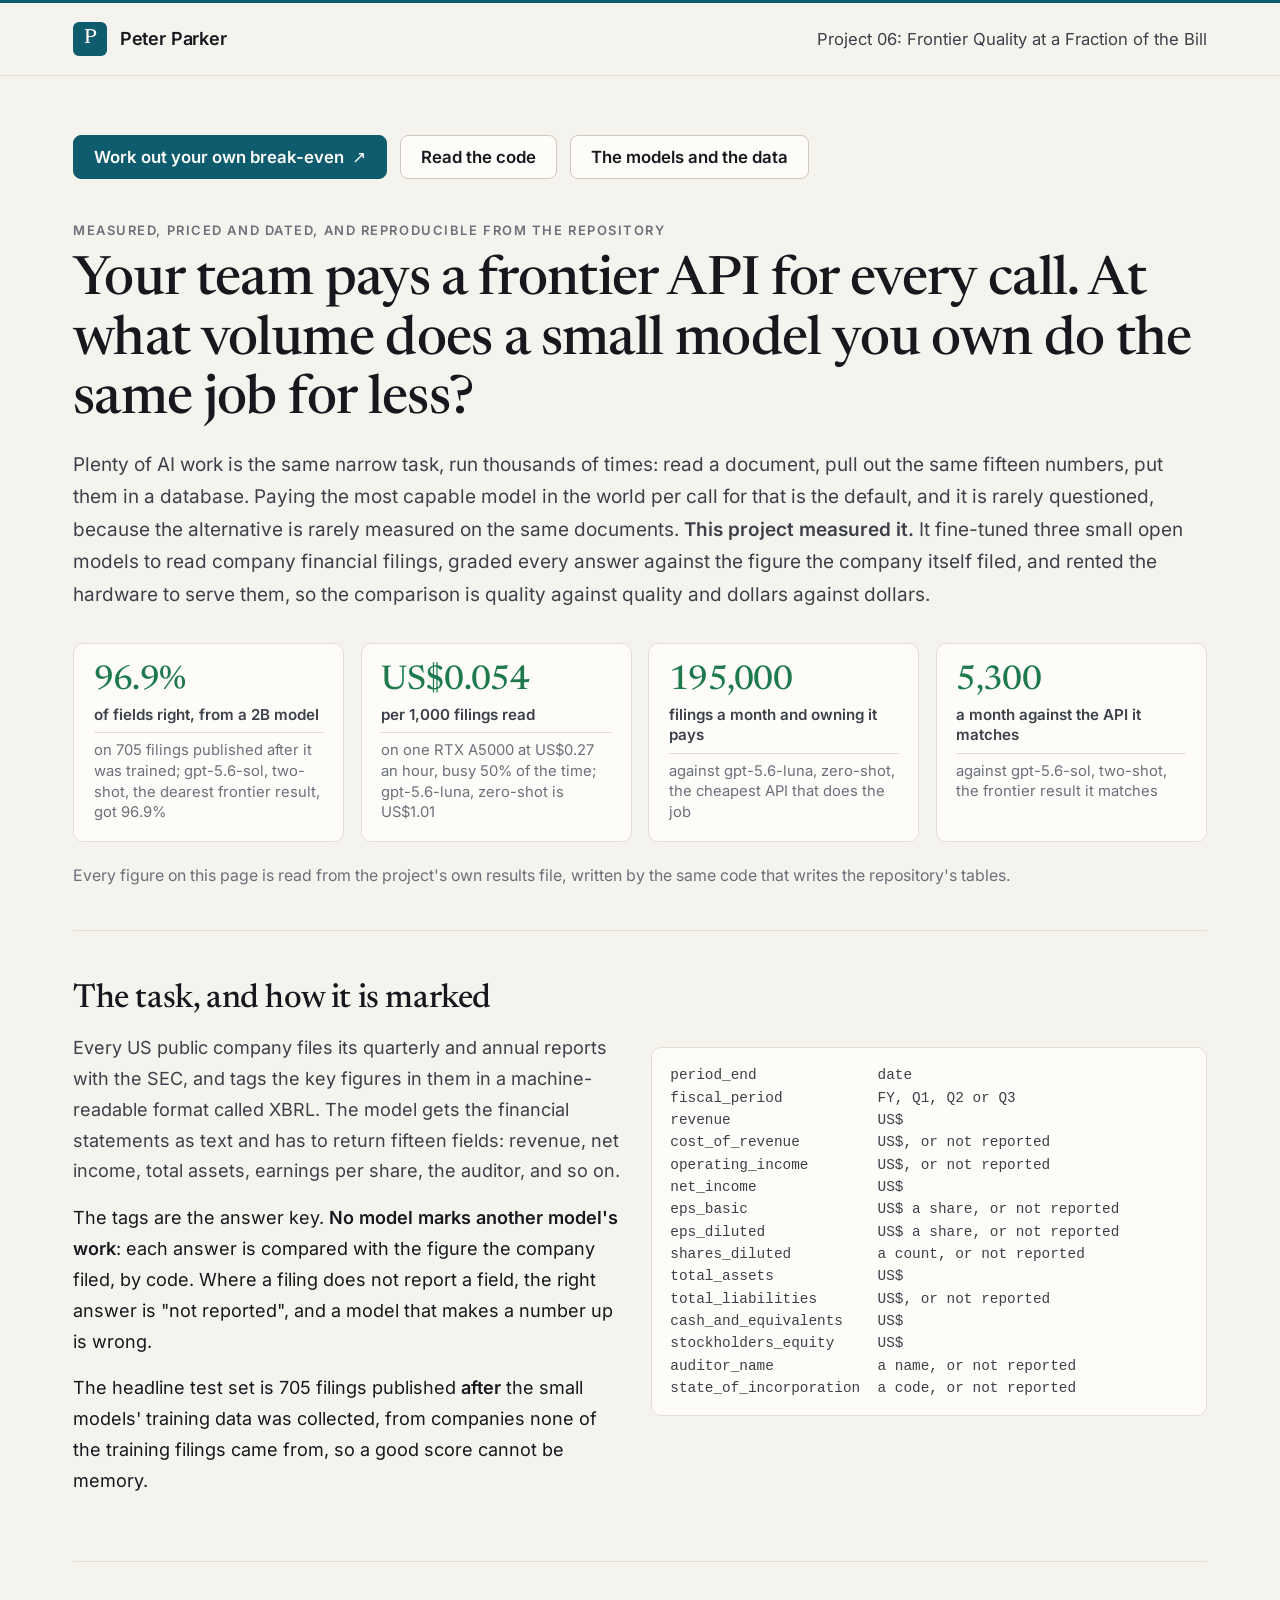
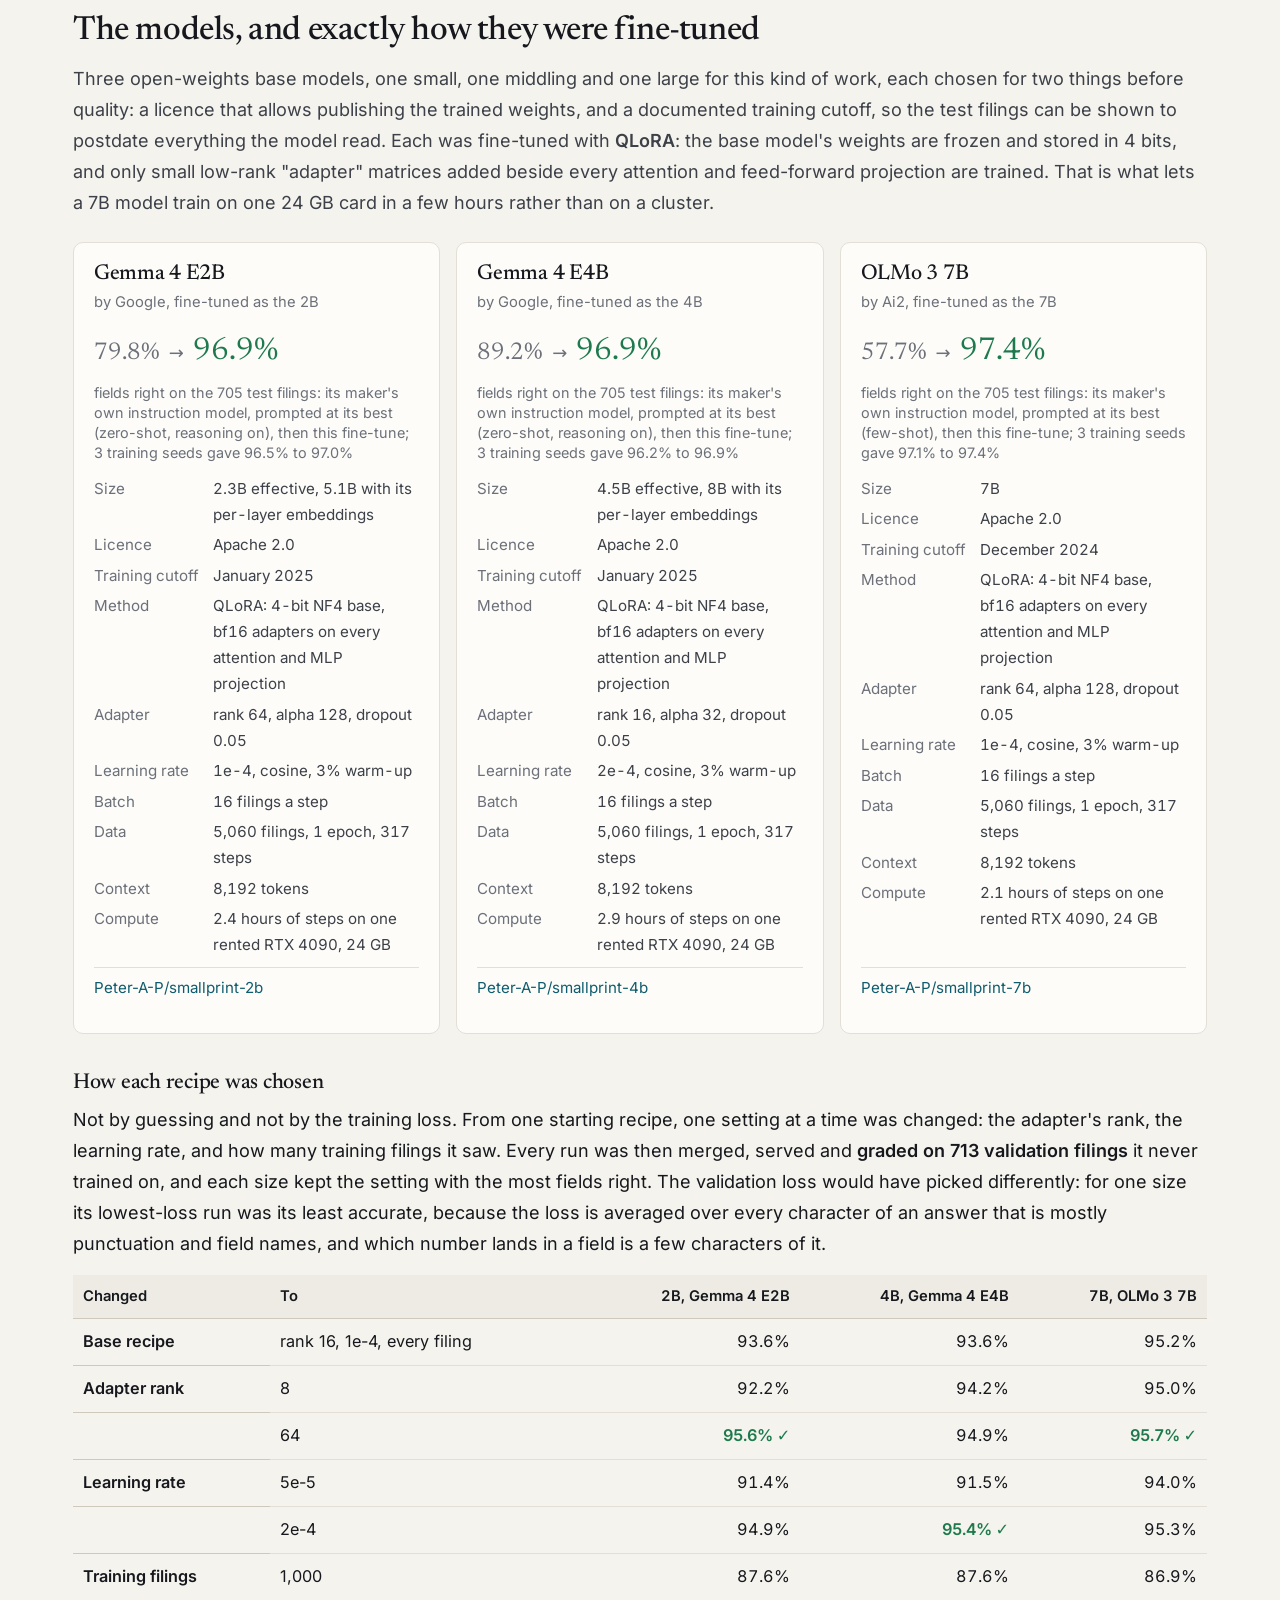
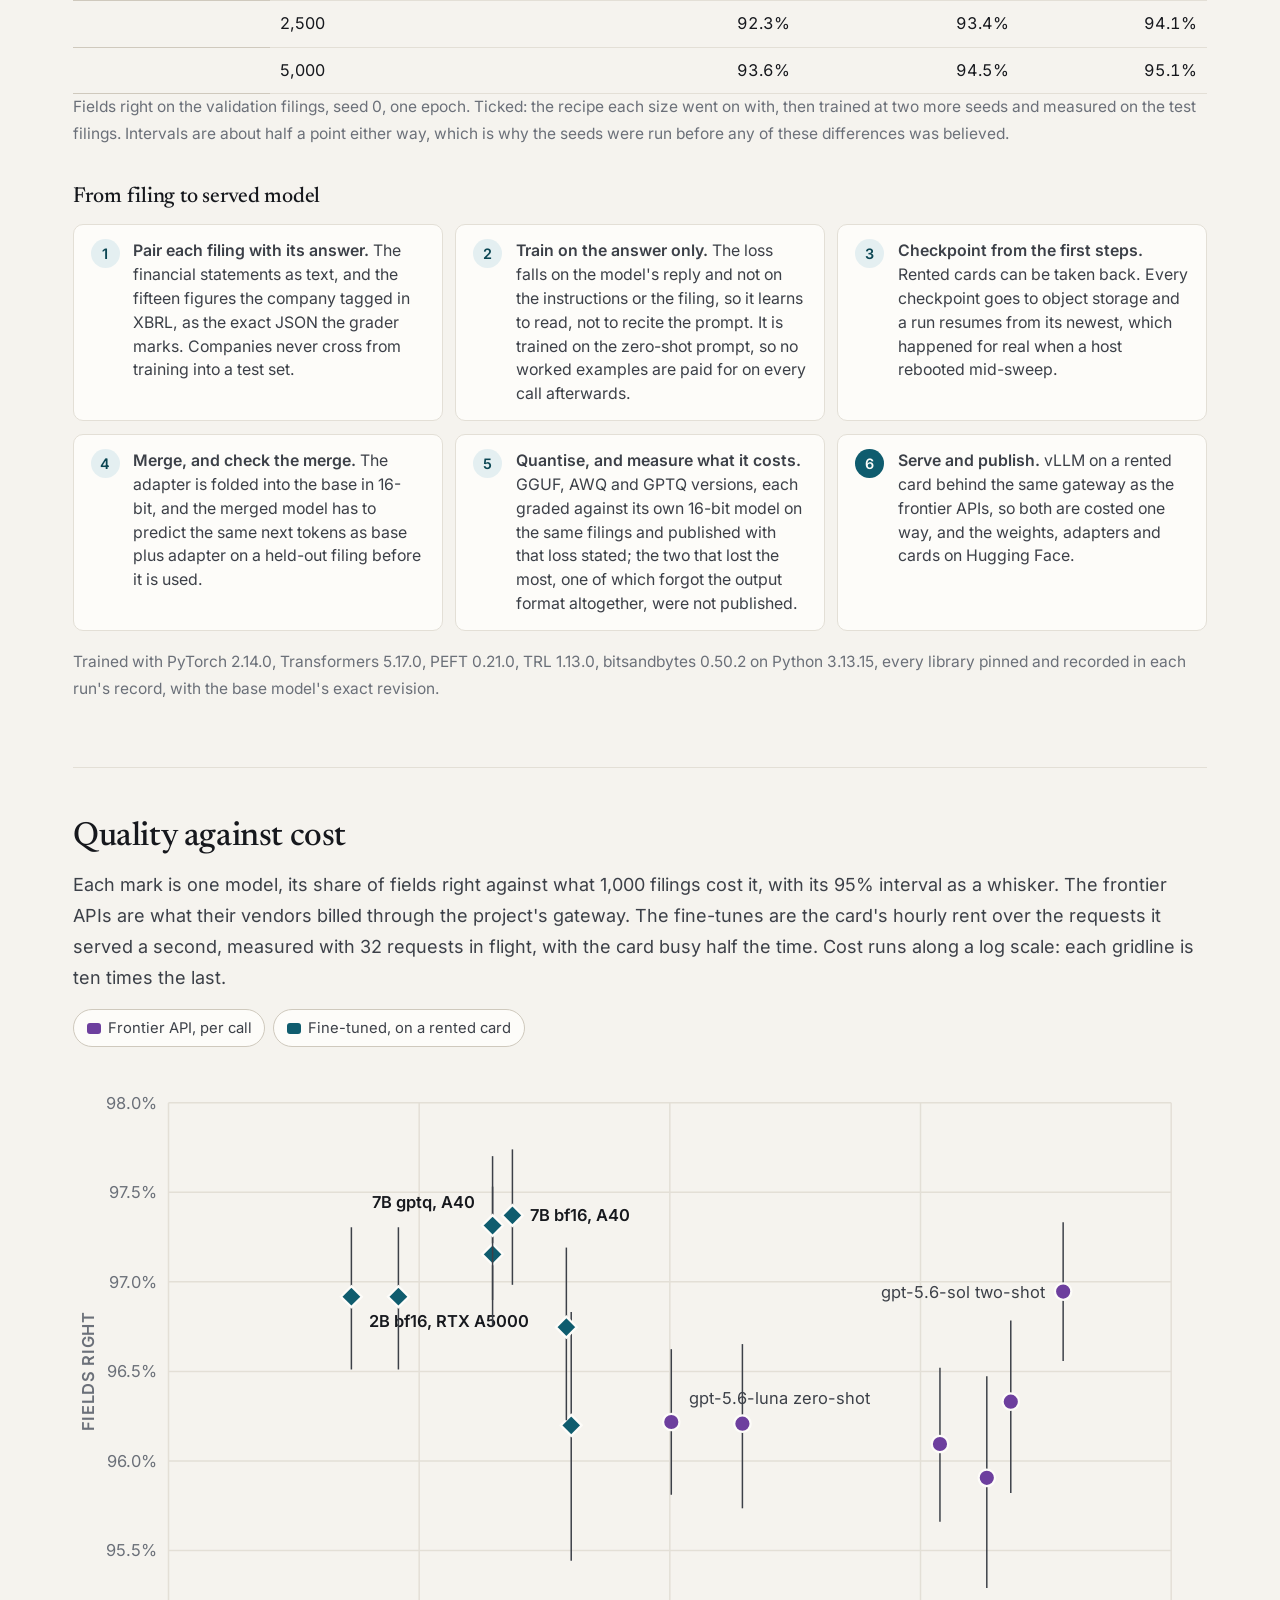
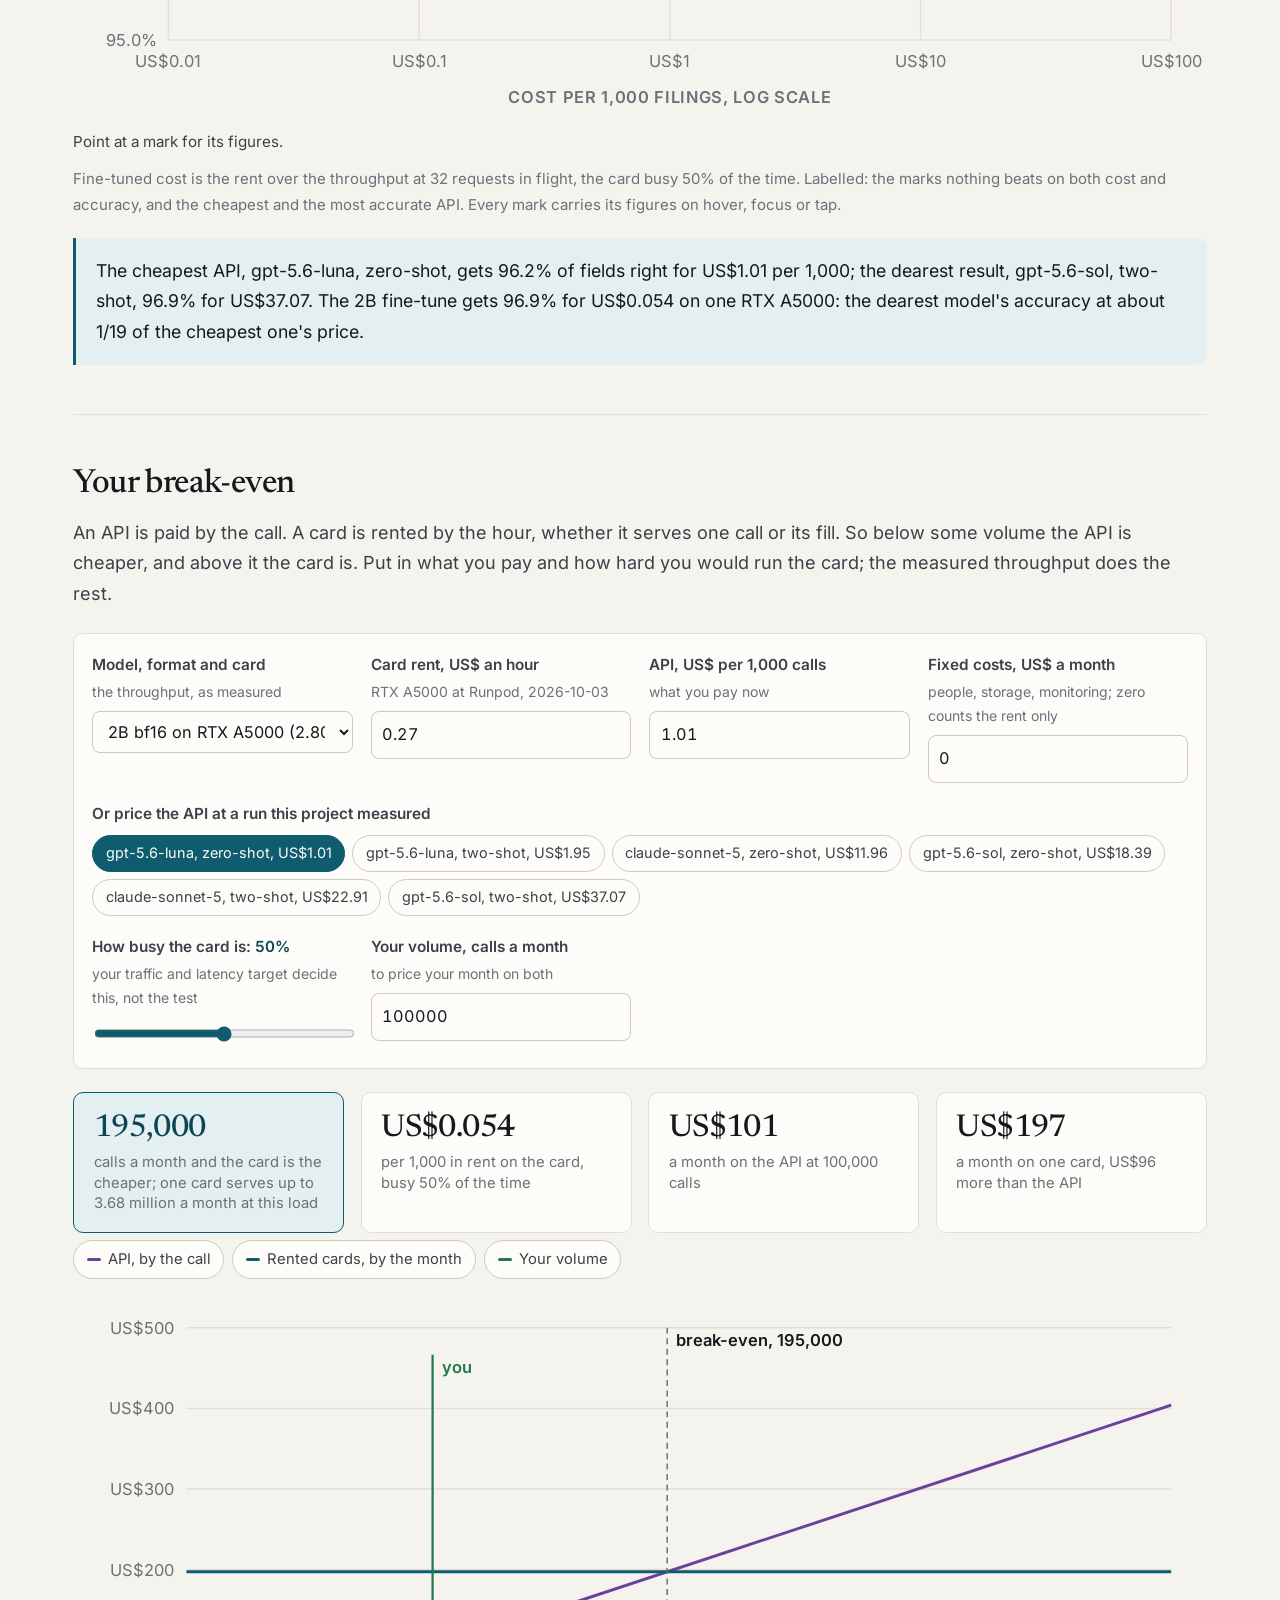
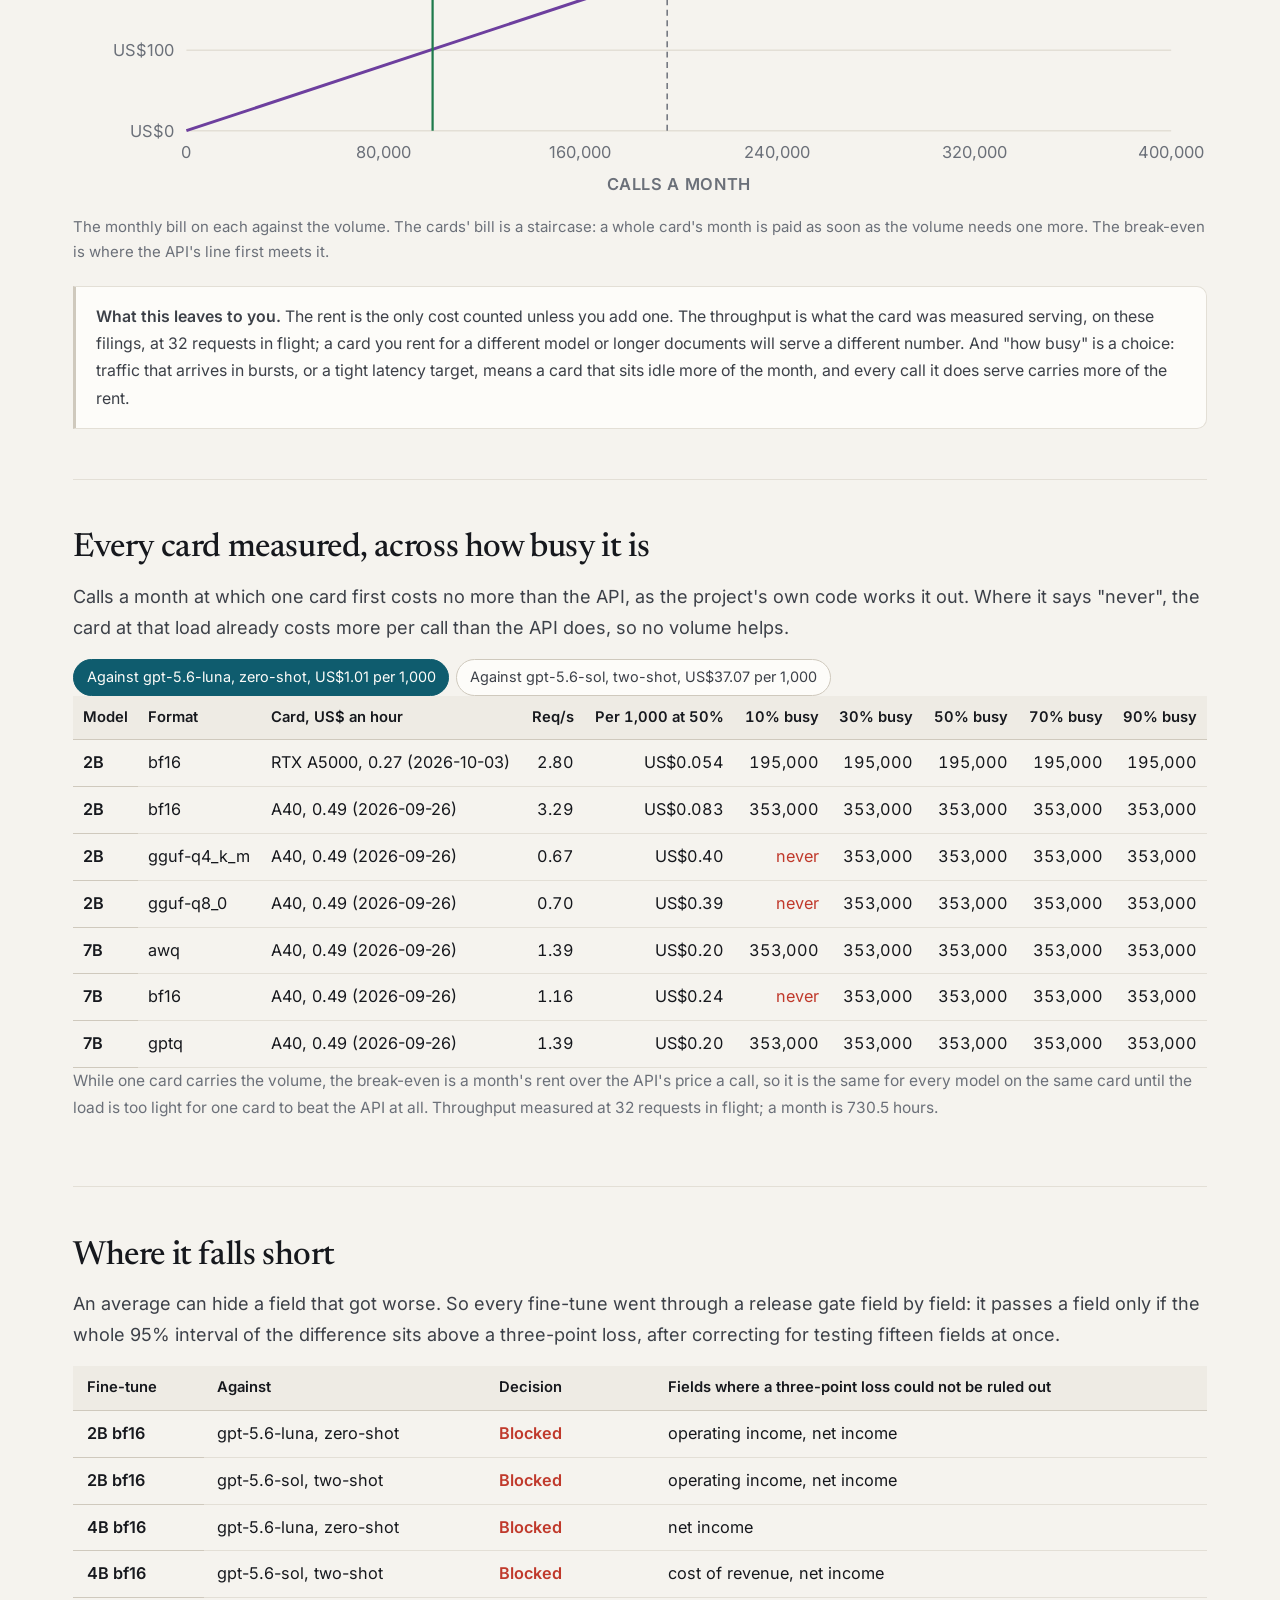
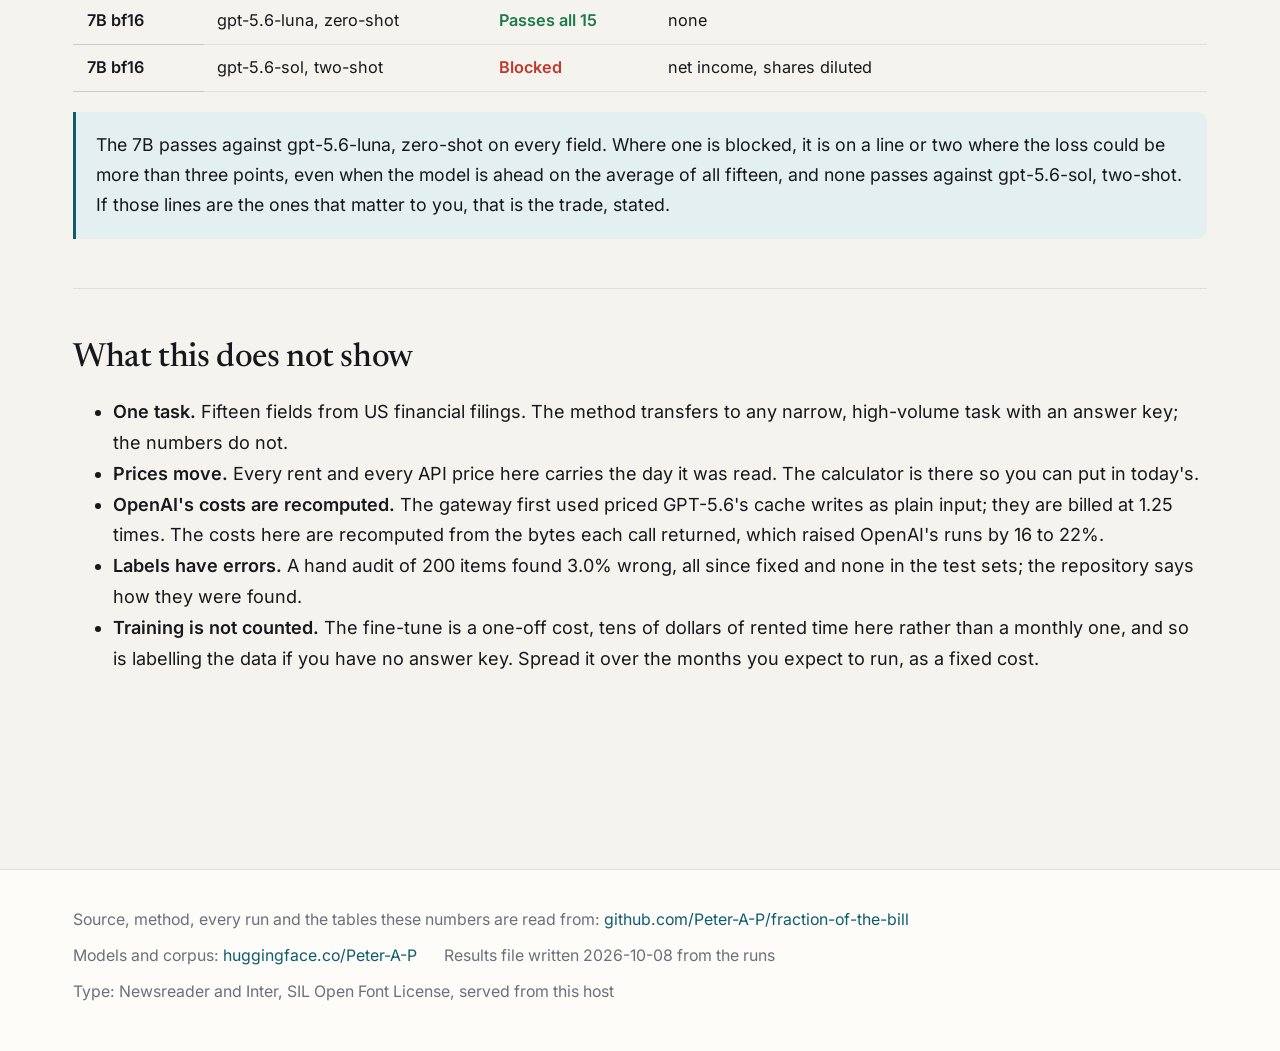
==== commit 19fc148b: "The website has a section on the models and exactly how each was fine-tuned One card per base model:" ====
--- a/site/index.html
+++ b/site/index.html
@@ -105,6 +105,47 @@
     </div>
   </section>
 
+  <section class="section" id="models">
+    <h2>The models, and exactly how they were fine-tuned</h2>
+    <p class="section-lead">
+      Three open-weights base models, one small, one middling and one large for this kind of
+      work, each chosen for two things before quality: a licence that allows publishing the
+      trained weights, and a documented training cutoff, so the test filings can be shown to
+      postdate everything the model read. Each was fine-tuned with <strong>QLoRA</strong>: the
+      base model's weights are frozen and stored in 4 bits, and only small low-rank "adapter"
+      matrices added beside every attention and feed-forward projection are trained. That is
+      what lets a 7B model train on one 24 GB card in a few hours rather than on a cluster.
+    </p>
+    <div class="recipes" id="recipes"></div>
+
+    <h3 class="subhead">How each recipe was chosen</h3>
+    <p>
+      Not by guessing and not by the training loss. From one starting recipe, one setting at a
+      time was changed: the adapter's rank, the learning rate, and how many training filings
+      it saw. Every run was then merged, served and <strong>graded on <span id="sweep-filings">-</span>
+      validation filings</strong> it never trained on, and each size kept the setting with the
+      most fields right. The validation loss would have picked differently: for one size its
+      lowest-loss run was its least accurate, because the loss is averaged over every
+      character of an answer that is mostly punctuation and field names, and which number
+      lands in a field is a few characters of it.
+    </p>
+    <div class="table-wrap">
+      <table class="tight" id="sweep-table"></table>
+    </div>
+    <p class="note" id="sweep-note"></p>
+
+    <h3 class="subhead">From filing to served model</h3>
+    <ol class="steps">
+      <li><span class="step-n">1</span><span><strong>Pair each filing with its answer.</strong> The financial statements as text, and the fifteen figures the company tagged in XBRL, as the exact JSON the grader marks. Companies never cross from training into a test set.</span></li>
+      <li><span class="step-n">2</span><span><strong>Train on the answer only.</strong> The loss falls on the model's reply and not on the instructions or the filing, so it learns to read, not to recite the prompt. It is trained on the zero-shot prompt, so no worked examples are paid for on every call afterwards.</span></li>
+      <li><span class="step-n">3</span><span><strong>Checkpoint from the first steps.</strong> Rented cards can be taken back. Every checkpoint goes to object storage and a run resumes from its newest, which happened for real when a host rebooted mid-sweep.</span></li>
+      <li><span class="step-n">4</span><span><strong>Merge, and check the merge.</strong> The adapter is folded into the base in 16-bit, and the merged model has to predict the same next tokens as base plus adapter on a held-out filing before it is used.</span></li>
+      <li><span class="step-n">5</span><span><strong>Quantise, and measure what it costs.</strong> GGUF, AWQ and GPTQ versions, each graded against its own 16-bit model on the same filings and published with that loss stated; the two that lost the most, one of which forgot the output format altogether, were not published.</span></li>
+      <li><span class="step-n">6</span><span><strong>Serve and publish.</strong> vLLM on a rented card behind the same gateway as the frontier APIs, so both are costed one way, and the weights, adapters and cards on Hugging Face.</span></li>
+    </ol>
+    <p class="note" id="stack-note"></p>
+  </section>
+
   <section class="section" id="frontier">
     <h2>Quality against cost</h2>
     <p class="section-lead">
--- a/site/style.css
+++ b/site/style.css
@@ -745,3 +745,53 @@
 }
 
 .noscript { padding: 0.9rem 1.1rem; border-left: 3px solid var(--warn); background: var(--paper-soft); }
+
+/* The three recipes, one card each. */
+.recipes { display: grid; grid-template-columns: repeat(auto-fit, minmax(18rem, 1fr)); gap: 0.9rem; margin: 1.25rem 0 0.5rem; }
+.recipe { background: var(--paper-soft); border: 1px solid var(--line); border-radius: var(--radius); padding: 1rem 1.1rem 0.9rem; display: flex; flex-direction: column; gap: 0.5rem; min-width: 0; }
+.recipe h3 { margin: 0; }
+.recipe .maker { font-size: 0.82rem; color: var(--ink-faint); margin: -0.35rem 0 0; }
+.recipe .lift { display: flex; align-items: baseline; gap: 0.5rem; flex-wrap: wrap; font-variant-numeric: tabular-nums; }
+.recipe .lift .from { font-family: var(--serif); font-size: 1.35rem; color: var(--ink-faint); }
+.recipe .lift .arrow { color: var(--ink-faint); }
+.recipe .lift .to { font-family: var(--serif); font-size: 1.75rem; color: var(--good); }
+.recipe .lift-note { font-size: 0.8rem; color: var(--ink-faint); line-height: 1.4; margin: -0.3rem 0 0.2rem; }
+.recipe dl { display: grid; grid-template-columns: auto minmax(0, 1fr); gap: 0.25rem 0.8rem; margin: 0; font-size: 0.84rem; }
+.recipe dt { color: var(--ink-faint); }
+.recipe dd { margin: 0; color: var(--ink-soft); font-variant-numeric: tabular-nums; overflow-wrap: anywhere; }
+.recipe .links { font-size: 0.84rem; margin-top: auto; padding-top: 0.4rem; border-top: 1px solid var(--line); }
+td.chosen { color: var(--good); font-weight: 600; }
+td.chosen::after { content: " \2713"; }
+tbody tr.group-start th, tbody tr.group-start td { border-top: 1px solid var(--line-2); }
+.steps li > span:last-child { min-width: 0; }
+.steps { list-style: none; margin: 0.75rem 0 1rem; padding: 0; display: grid; grid-template-columns: repeat(auto-fit, minmax(17rem, 1fr)); gap: 0.7rem; }
+
+.steps li {
+  display: flex;
+  gap: 0.75rem;
+  align-items: flex-start;
+  background: var(--paper-soft);
+  border: 1px solid var(--line);
+  border-radius: var(--radius);
+  padding: 0.8rem 0.95rem;
+  font-size: 0.88rem;
+  line-height: 1.5;
+  color: var(--ink-soft);
+}
+
+.step-n {
+  flex: none;
+  width: 1.6rem;
+  height: 1.6rem;
+  border-radius: 50%;
+  background: var(--accent-soft);
+  color: var(--accent-ink);
+  font-weight: 600;
+  font-size: 0.8rem;
+  display: inline-flex;
+  align-items: center;
+  justify-content: center;
+}
+
+.steps li:last-child .step-n { background: var(--accent); color: #fdfcf9; }
+@media (prefers-color-scheme: dark) { .steps li:last-child .step-n { color: #0e1013; } }
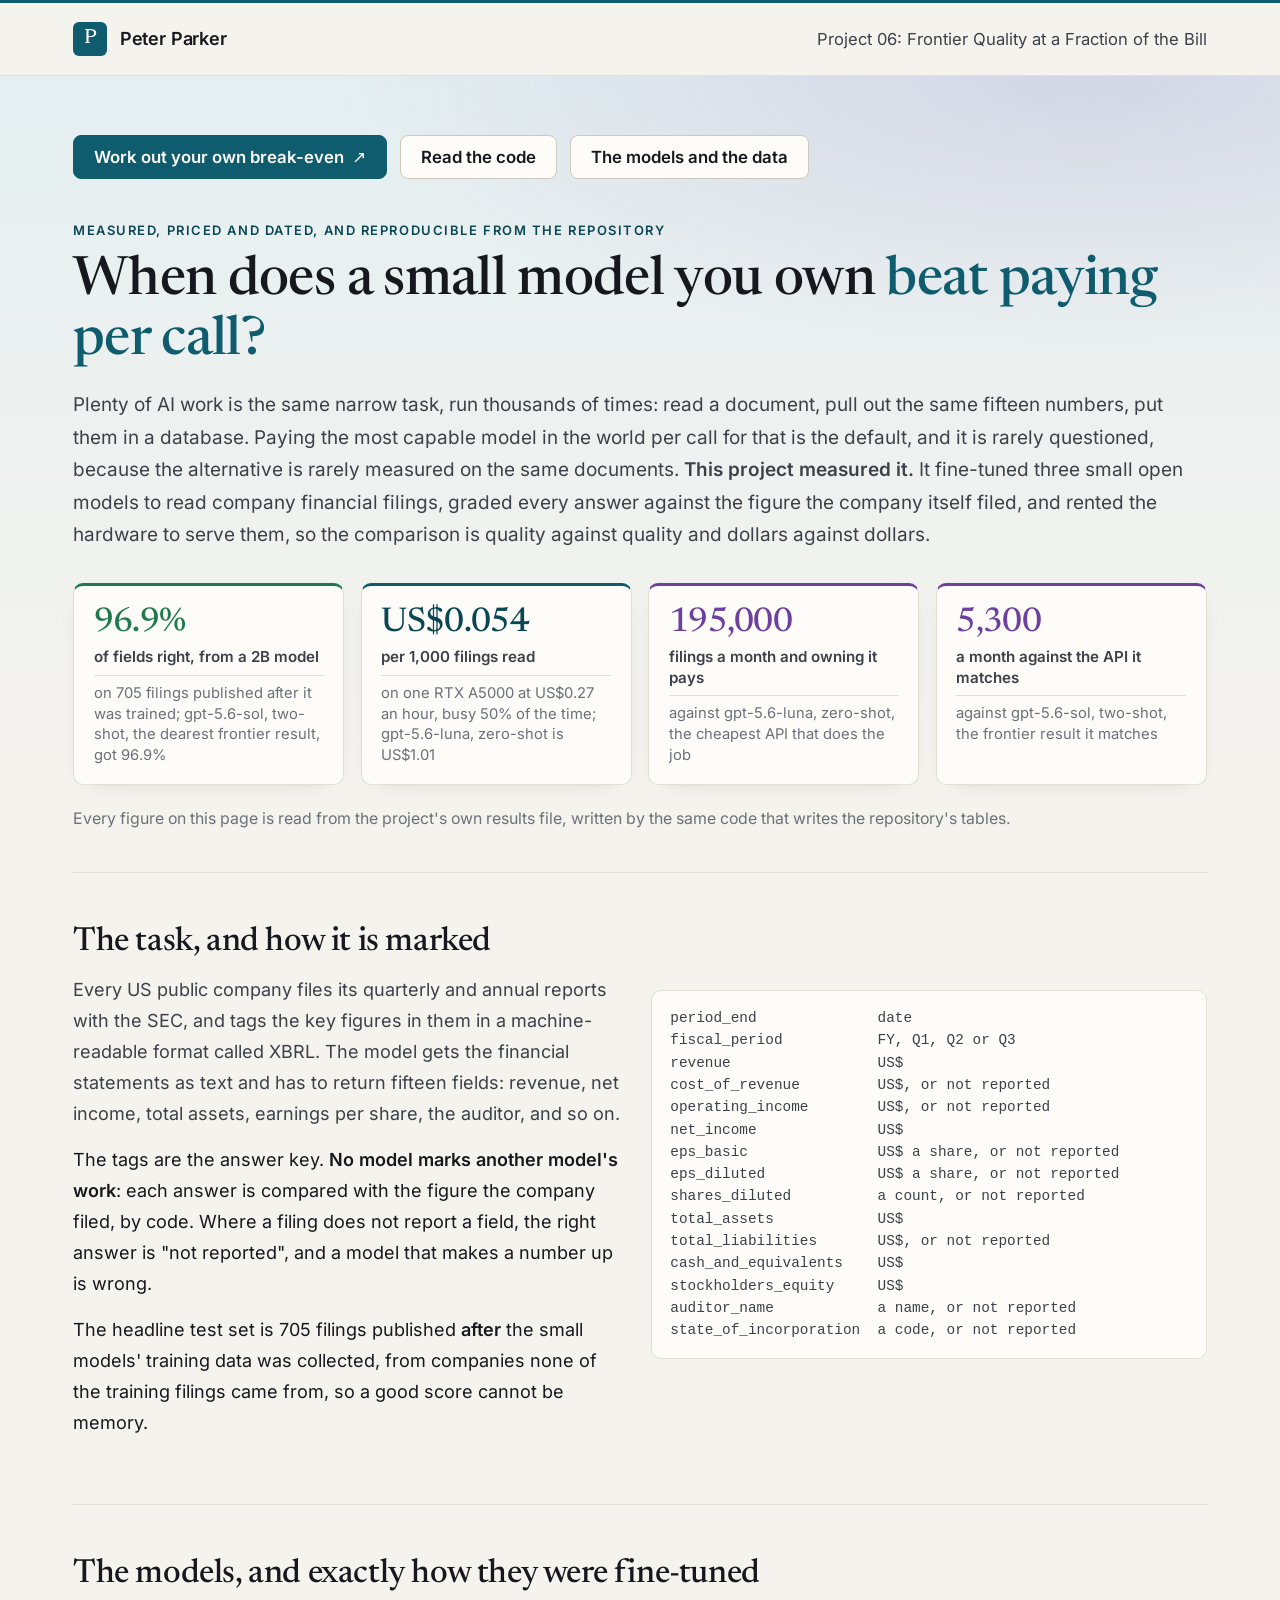
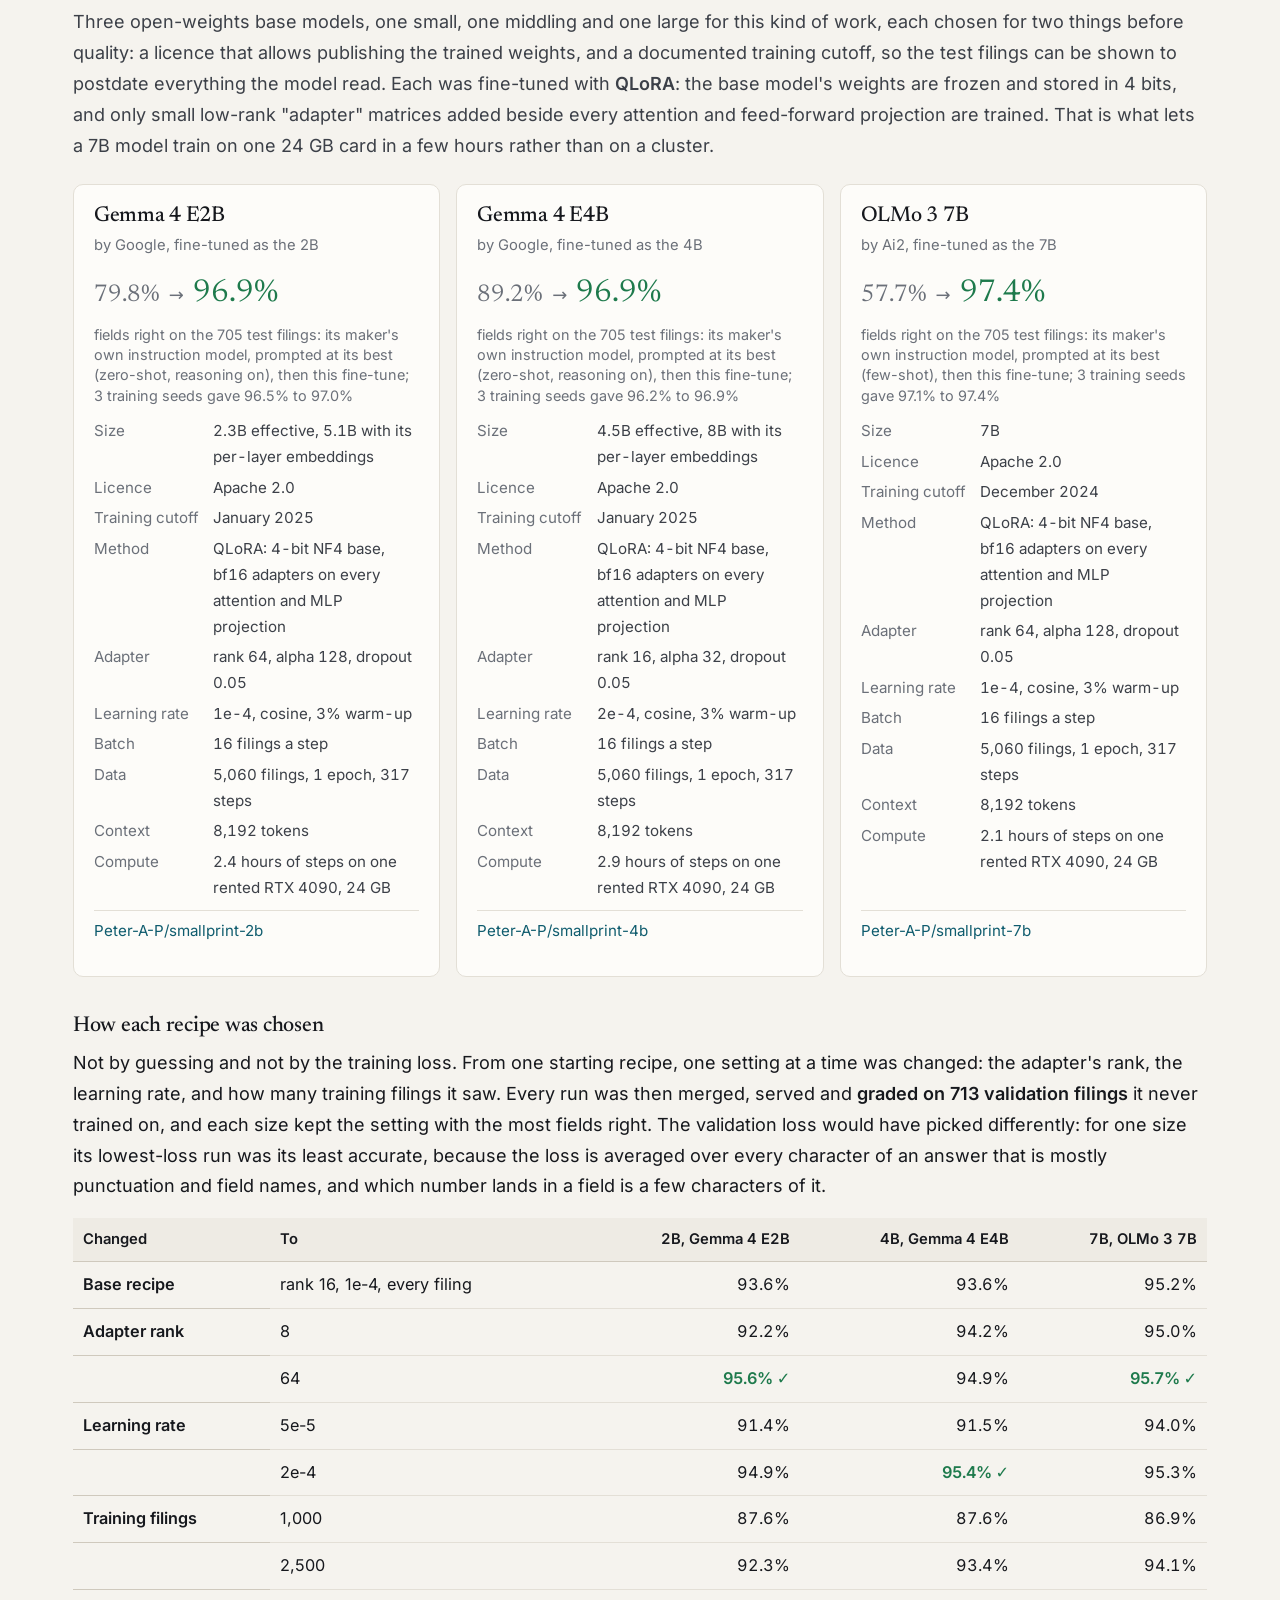
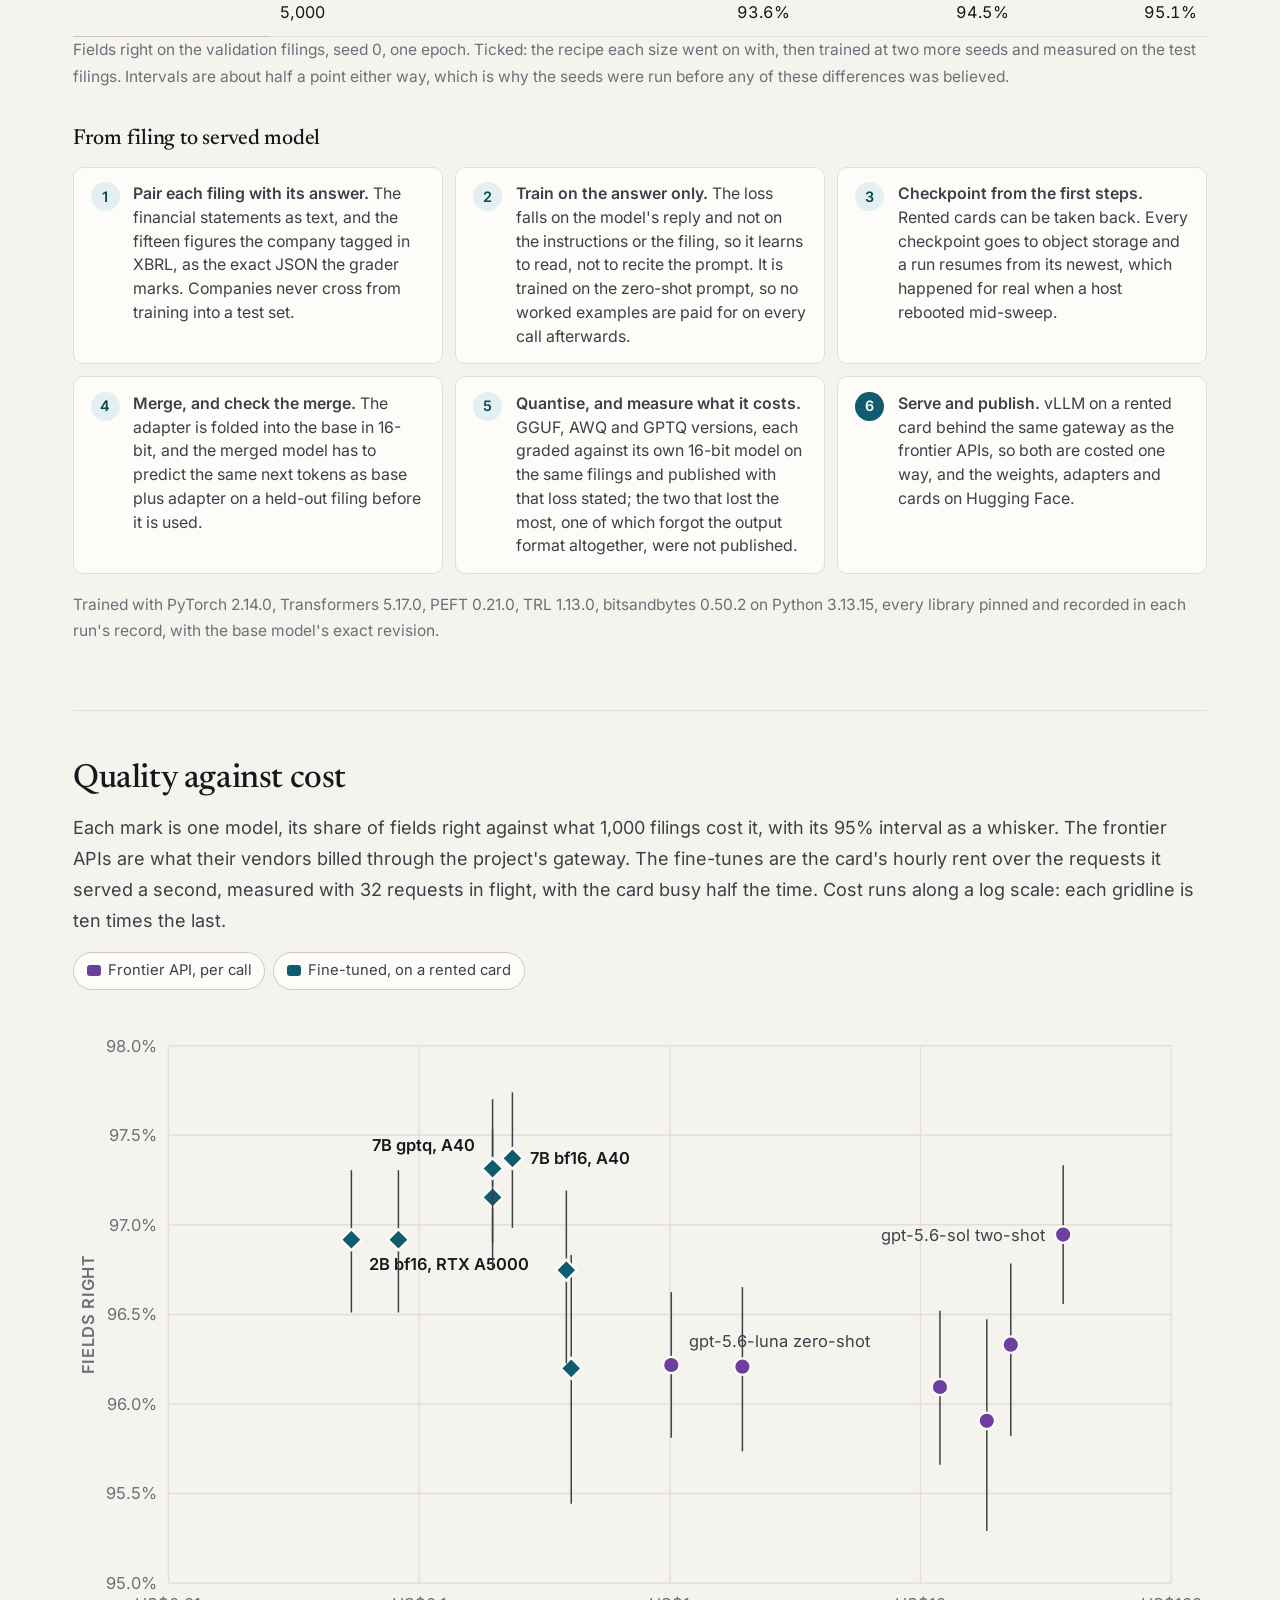
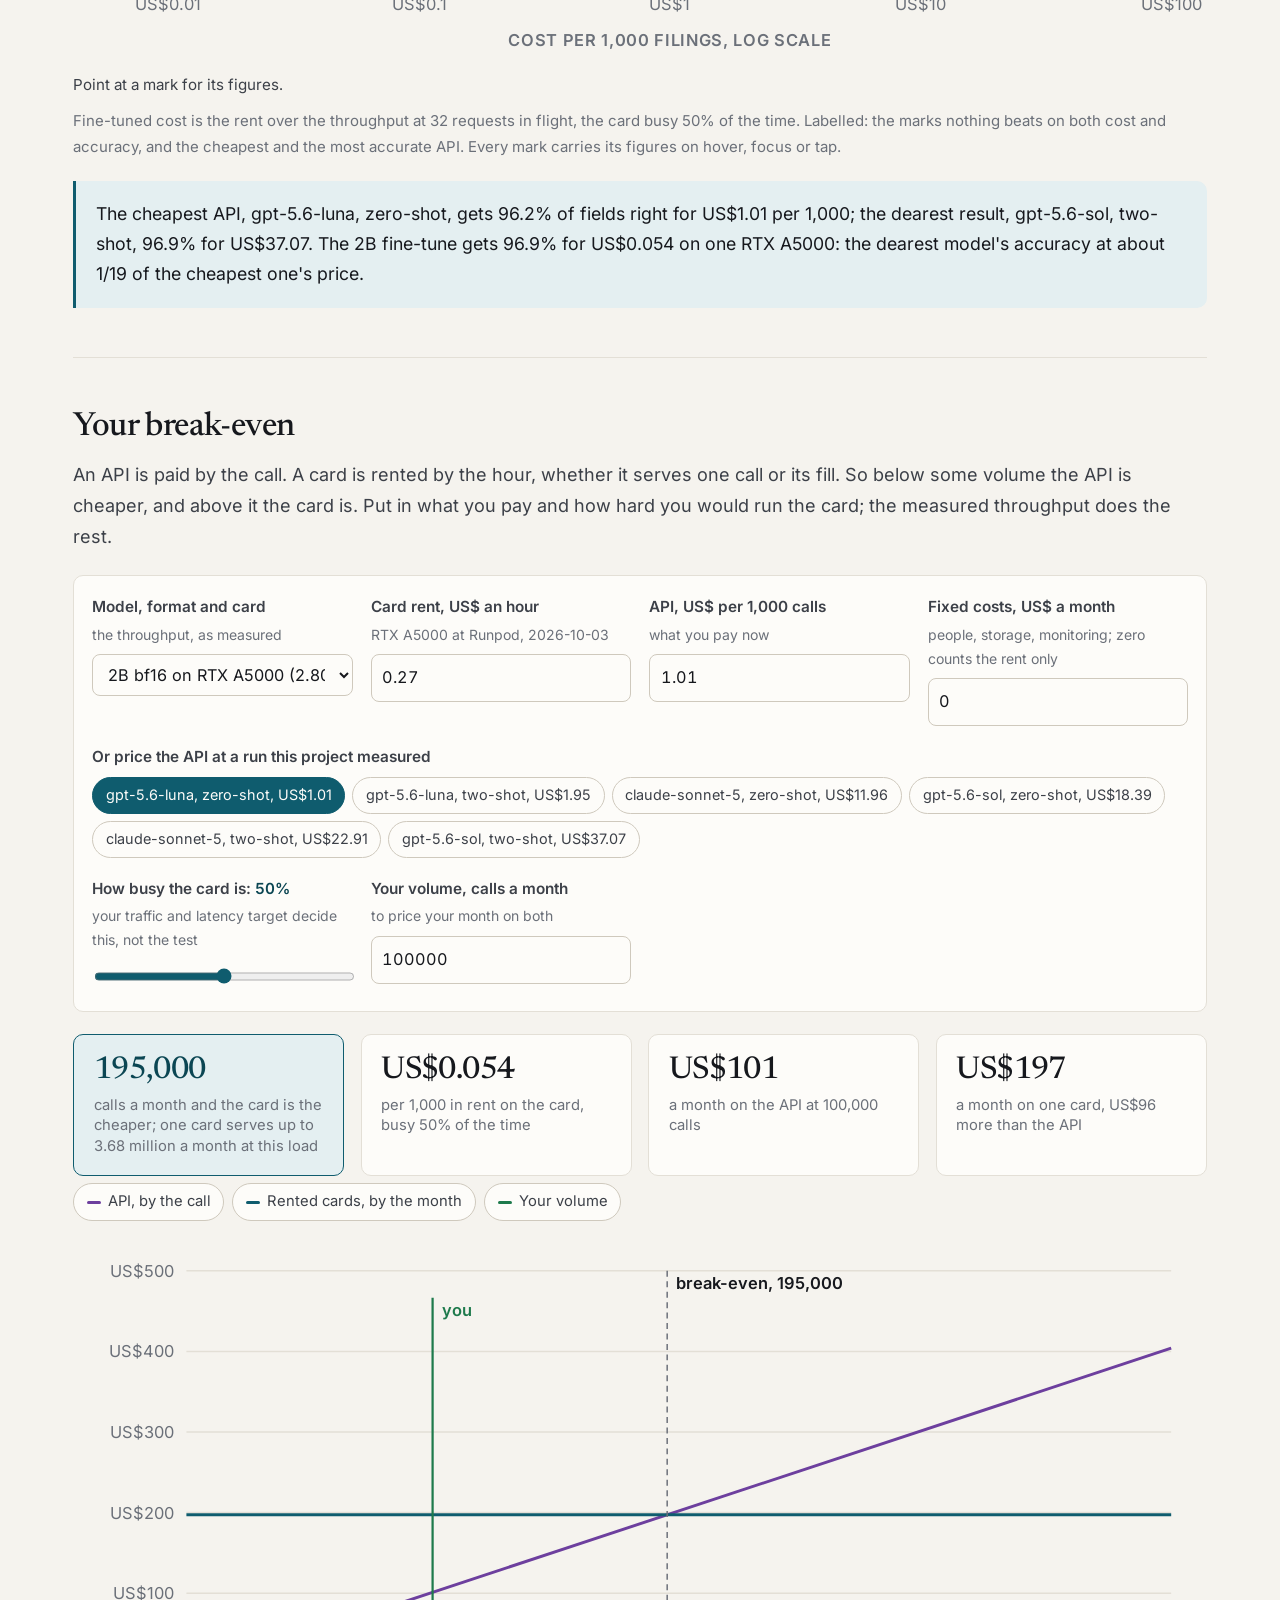
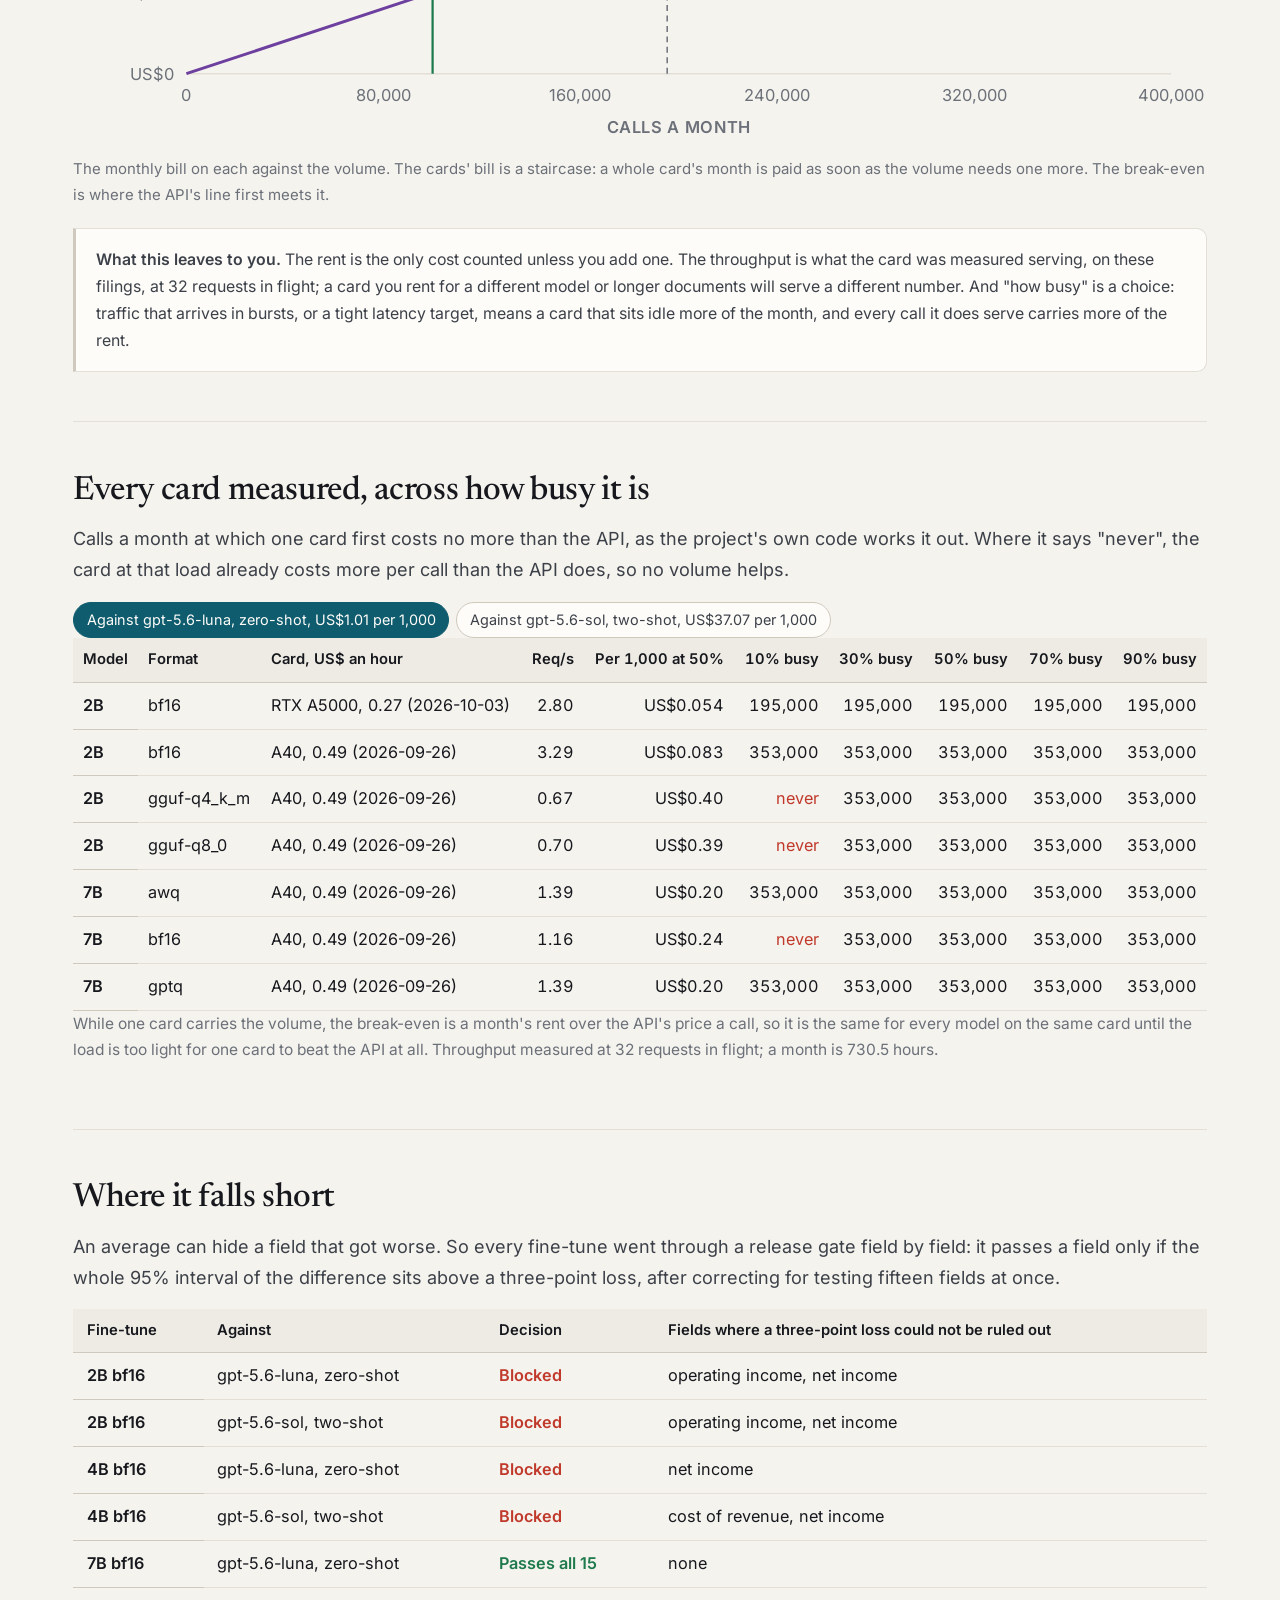
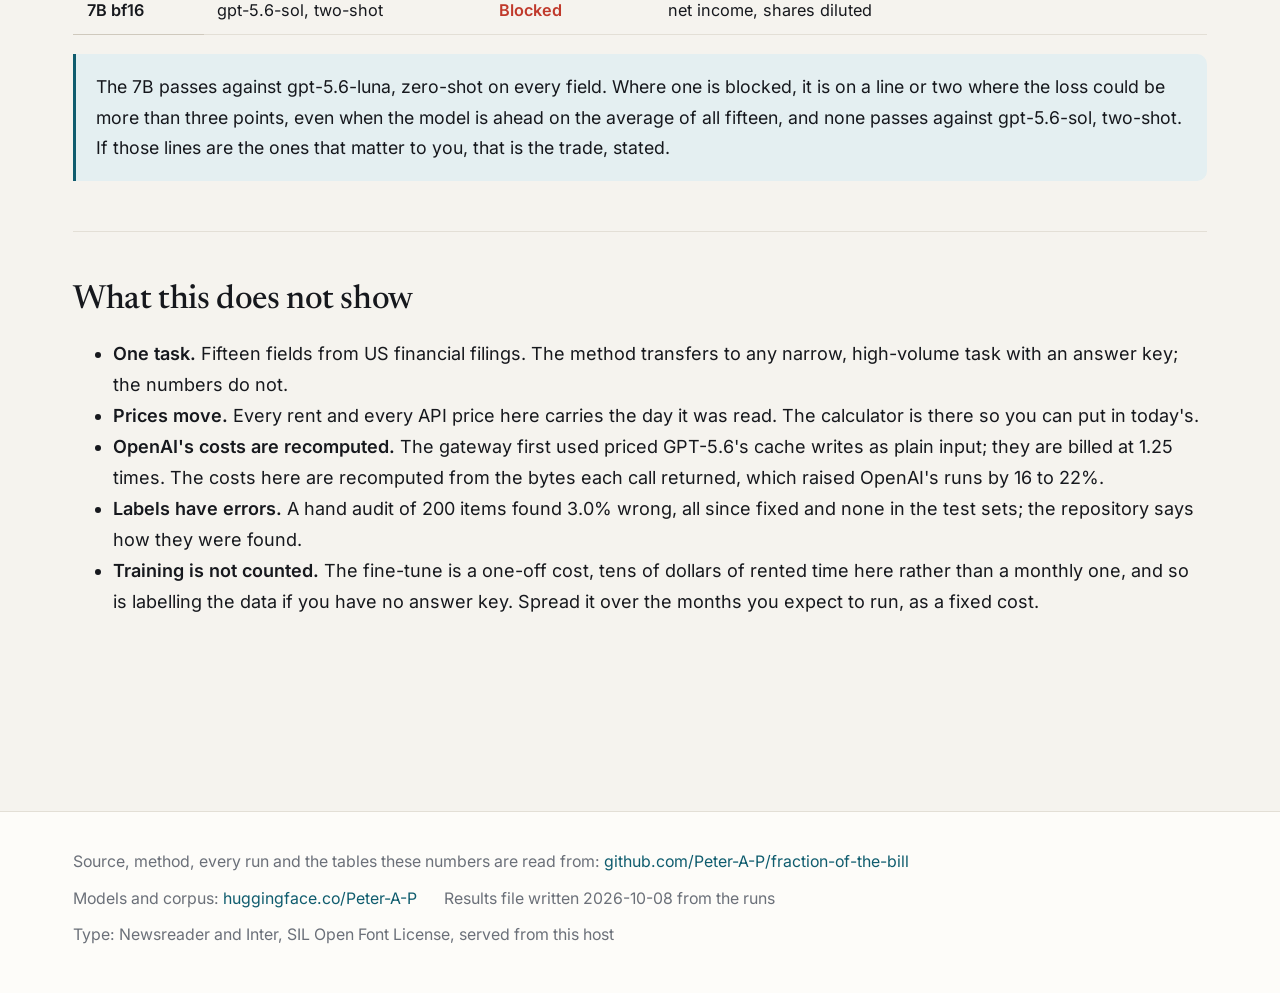
==== commit 447e4e9d: "The website's first screen in project 03's style, under a shorter headline The headline is 'When doe" ====
--- a/site/index.html
+++ b/site/index.html
@@ -24,7 +24,7 @@
     </div>
 
     <p class="eyebrow">Measured, priced and dated, and reproducible from the repository</p>
-    <h1>Your team pays a frontier API for every call. At what volume does a small model you own do the same job for less?</h1>
+    <h1>When does a small model you own <span class="hl">beat paying per call?</span></h1>
     <p class="lead">
       Plenty of AI work is the same narrow task, run thousands of times: read a document, pull out
       the same fifteen numbers, put them in a database. Paying the most capable model in the world
@@ -35,23 +35,23 @@
       against quality and dollars against dollars.
     </p>
     <div class="hero-points">
-      <div class="point">
-        <span class="point-figure up" id="hero-accuracy">-</span>
+      <div class="point good">
+        <span class="point-figure" id="hero-accuracy">-</span>
         <span class="point-unit">of fields right, from a 2B model</span>
         <span class="point-label" id="hero-accuracy-note">on filings published after it was trained</span>
       </div>
       <div class="point">
-        <span class="point-figure up" id="hero-cost">-</span>
+        <span class="point-figure" id="hero-cost">-</span>
         <span class="point-unit">per 1,000 filings read</span>
         <span class="point-label" id="hero-cost-note">on one rented card</span>
       </div>
-      <div class="point">
-        <span class="point-figure up" id="hero-even">-</span>
+      <div class="point violet">
+        <span class="point-figure" id="hero-even">-</span>
         <span class="point-unit">filings a month and owning it pays</span>
         <span class="point-label" id="hero-even-note">against the cheapest API that does the job</span>
       </div>
-      <div class="point">
-        <span class="point-figure up" id="hero-even-ceiling">-</span>
+      <div class="point violet">
+        <span class="point-figure" id="hero-even-ceiling">-</span>
         <span class="point-unit">a month against the API it matches</span>
         <span class="point-label" id="hero-even-ceiling-note">the most accurate frontier result measured</span>
       </div>
--- a/site/style.css
+++ b/site/style.css
@@ -795,3 +795,24 @@
 
 .steps li:last-child .step-n { background: var(--accent); color: #fdfcf9; }
 @media (prefers-color-scheme: dark) { .steps li:last-child .step-n { color: #0e1013; } }
+
+/* ---------------------------------------------------------------- the first screen, as project 03's */
+
+/* A wash of the accent behind the first screen, full width, fading into the page: the one
+   place colour is used for its own sake, so the opening is not black on white alone. The
+   same treatment as gate.peterparker.ca, so the project pages read as one site. */
+body { overflow-x: clip; }
+.hero { position: relative; }
+.hero::before { content: ""; position: absolute; z-index: -1; top: 0; bottom: 0; left: 50%;
+  width: 100vw; margin-left: -50vw;
+  background: radial-gradient(60rem 22rem at 85% 0%,
+      color-mix(in srgb, var(--alt) 14%, transparent), transparent 70%),
+    linear-gradient(180deg, var(--accent-soft), var(--paper) 85%); }
+.hero h1 .hl { color: var(--accent); }
+.hero .eyebrow { color: var(--accent-ink); }
+.hero .point { border-top: 3px solid var(--accent); box-shadow: var(--shadow); }
+.hero .point.good { border-top-color: var(--good); }
+.hero .point.violet { border-top-color: var(--alt); }
+.hero .point .point-figure { color: var(--accent-ink); }
+.hero .point.good .point-figure { color: var(--good); }
+.hero .point.violet .point-figure { color: var(--alt); }
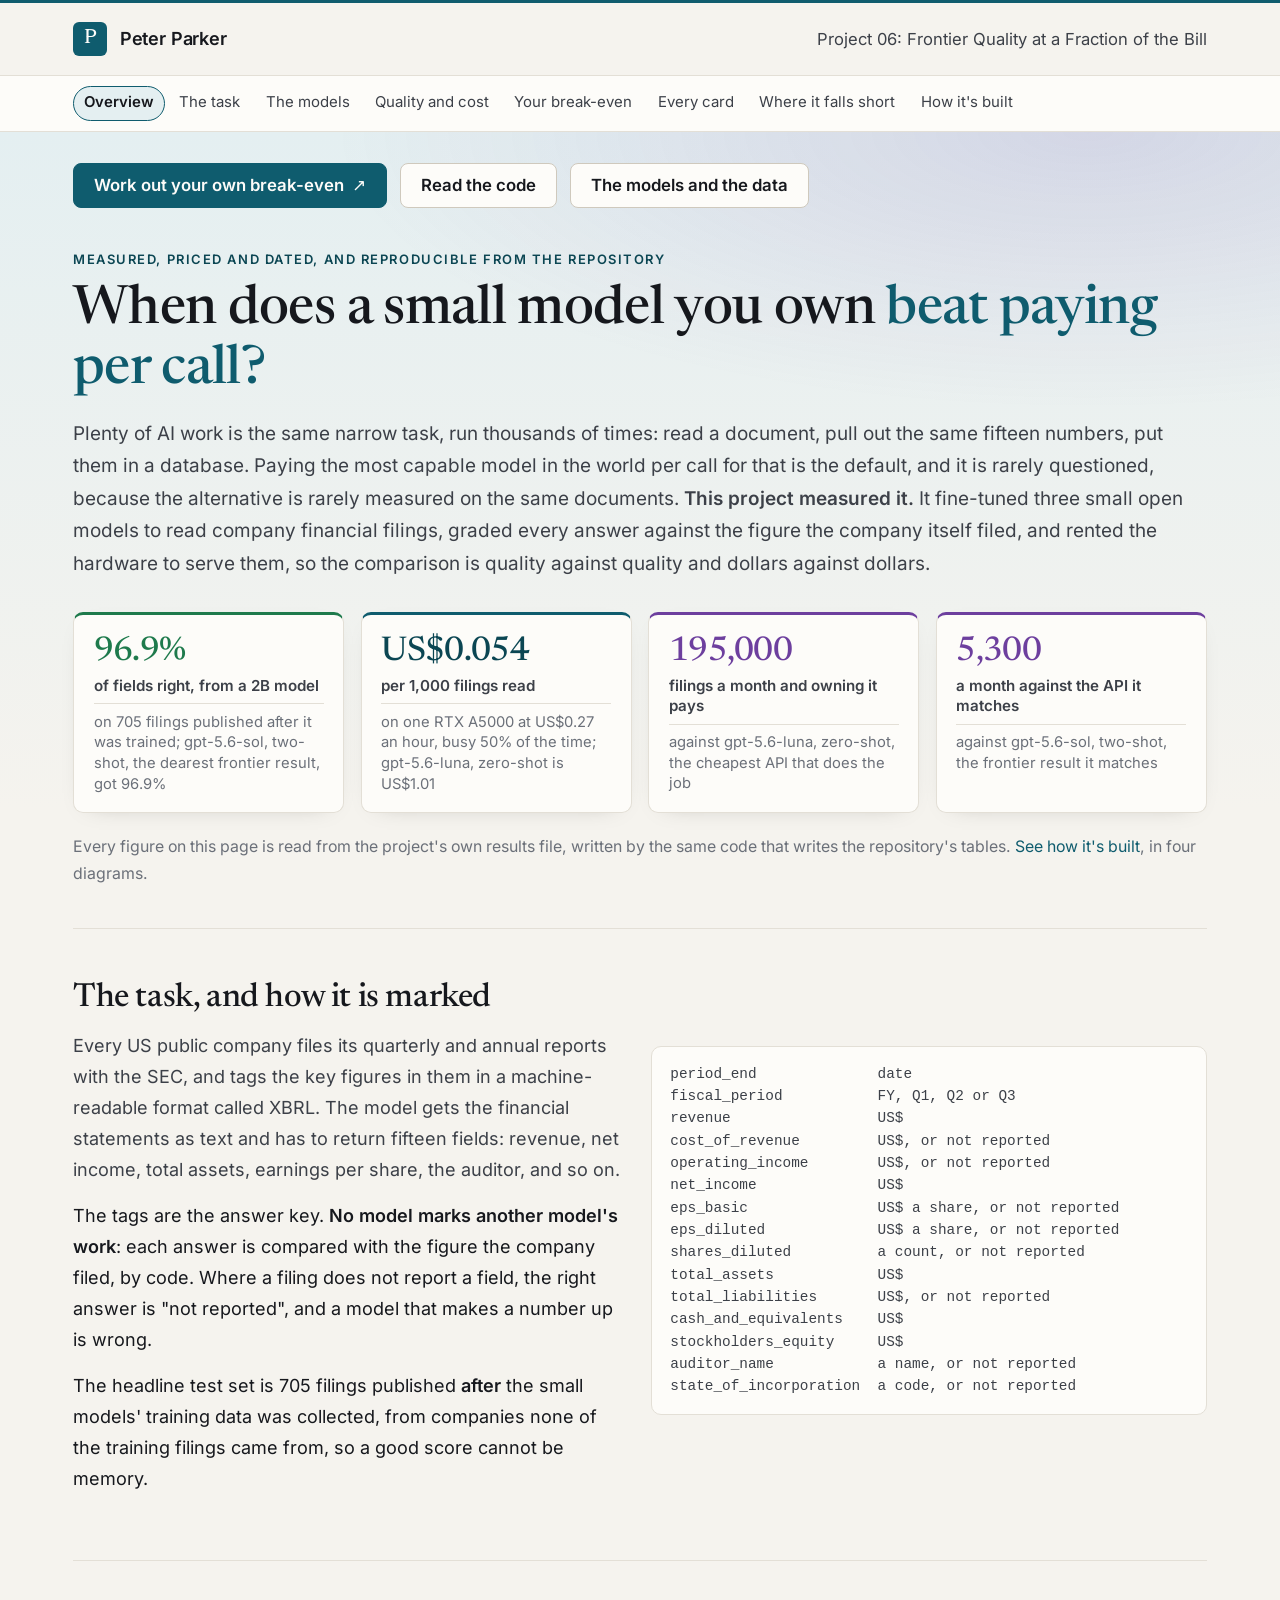
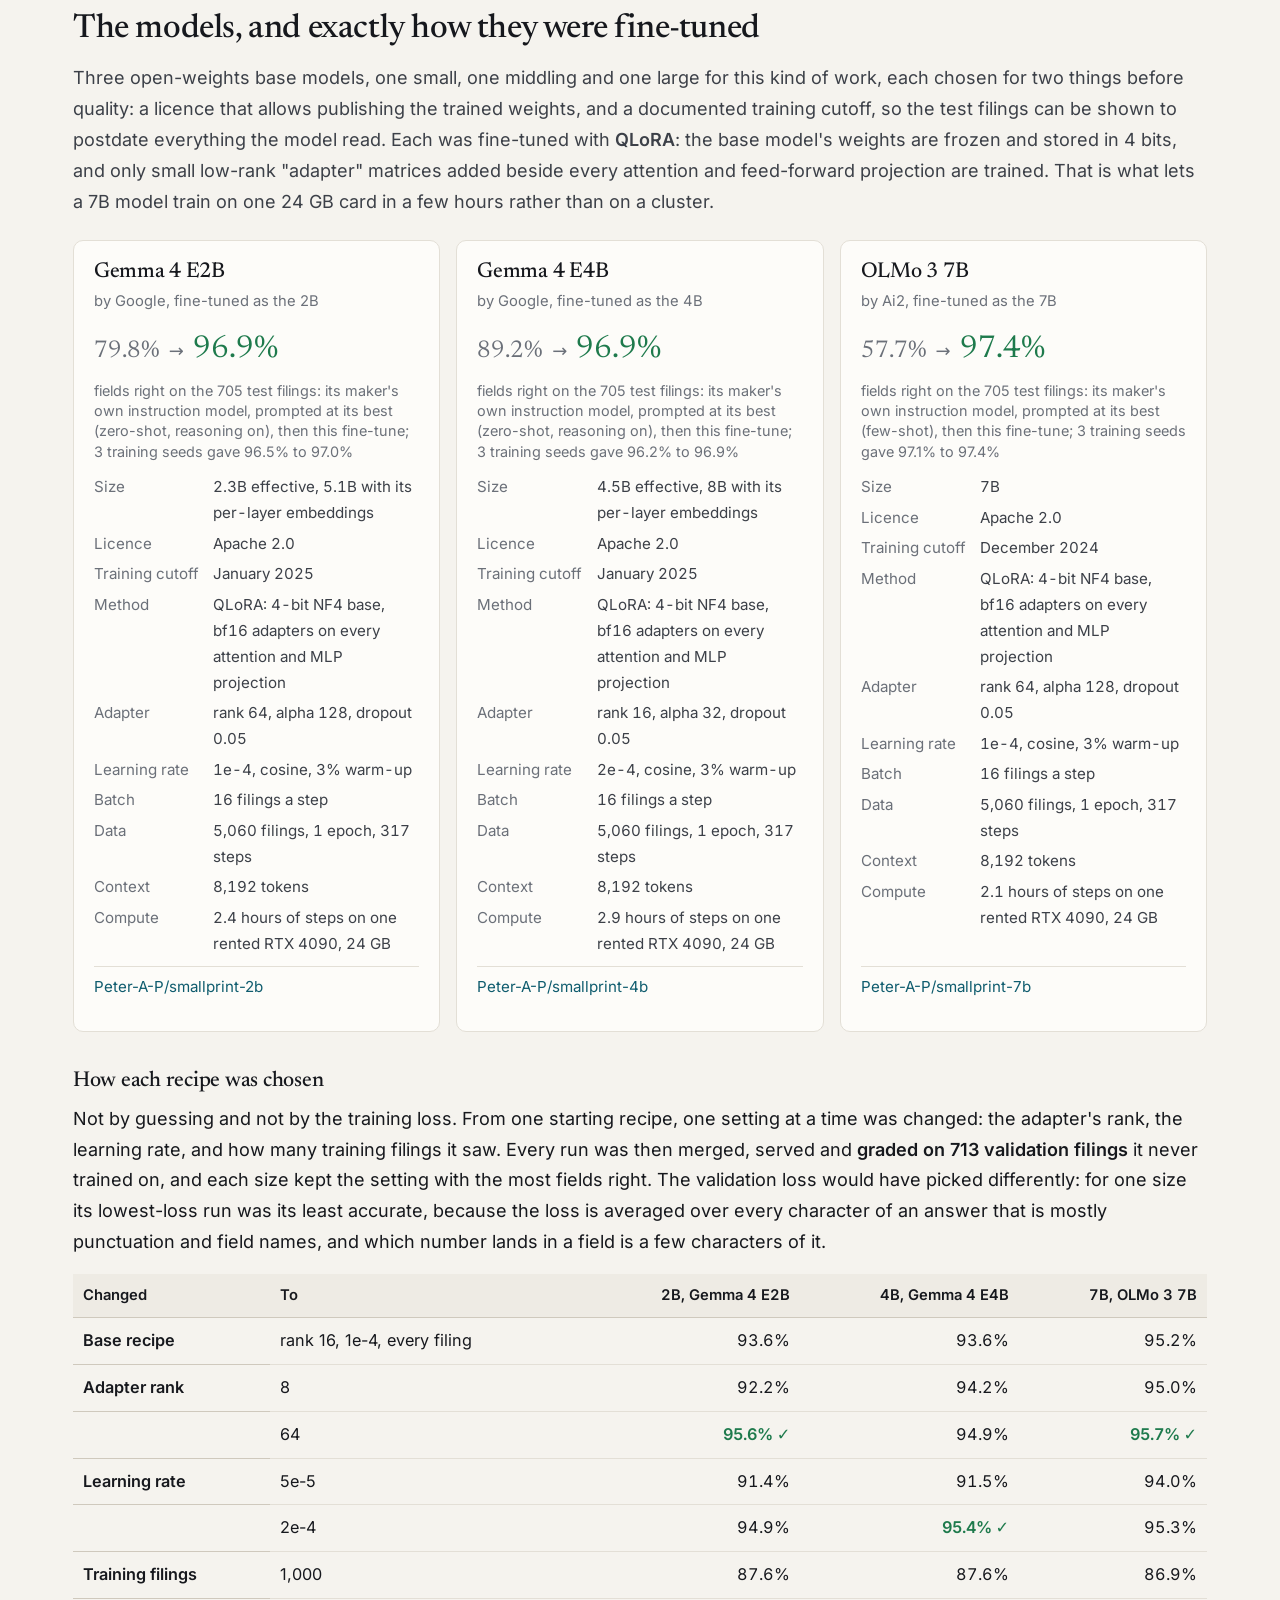
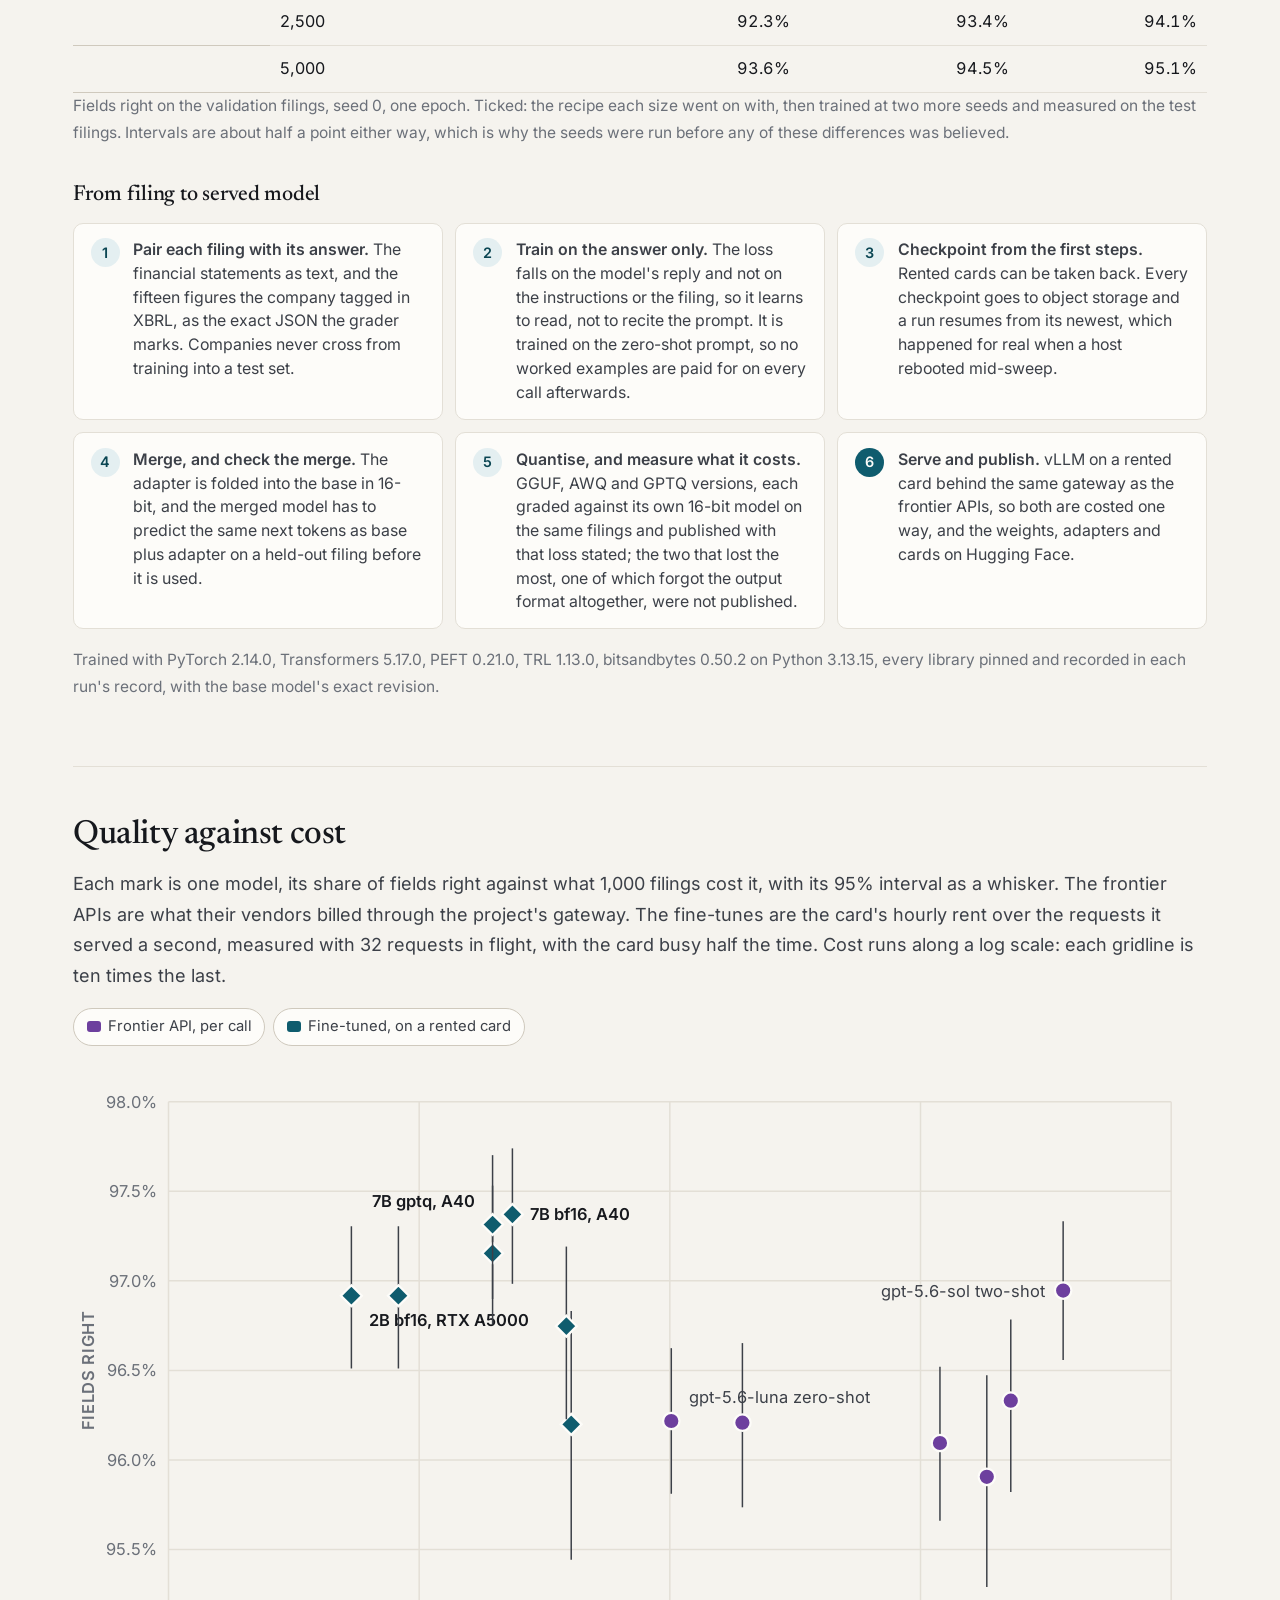
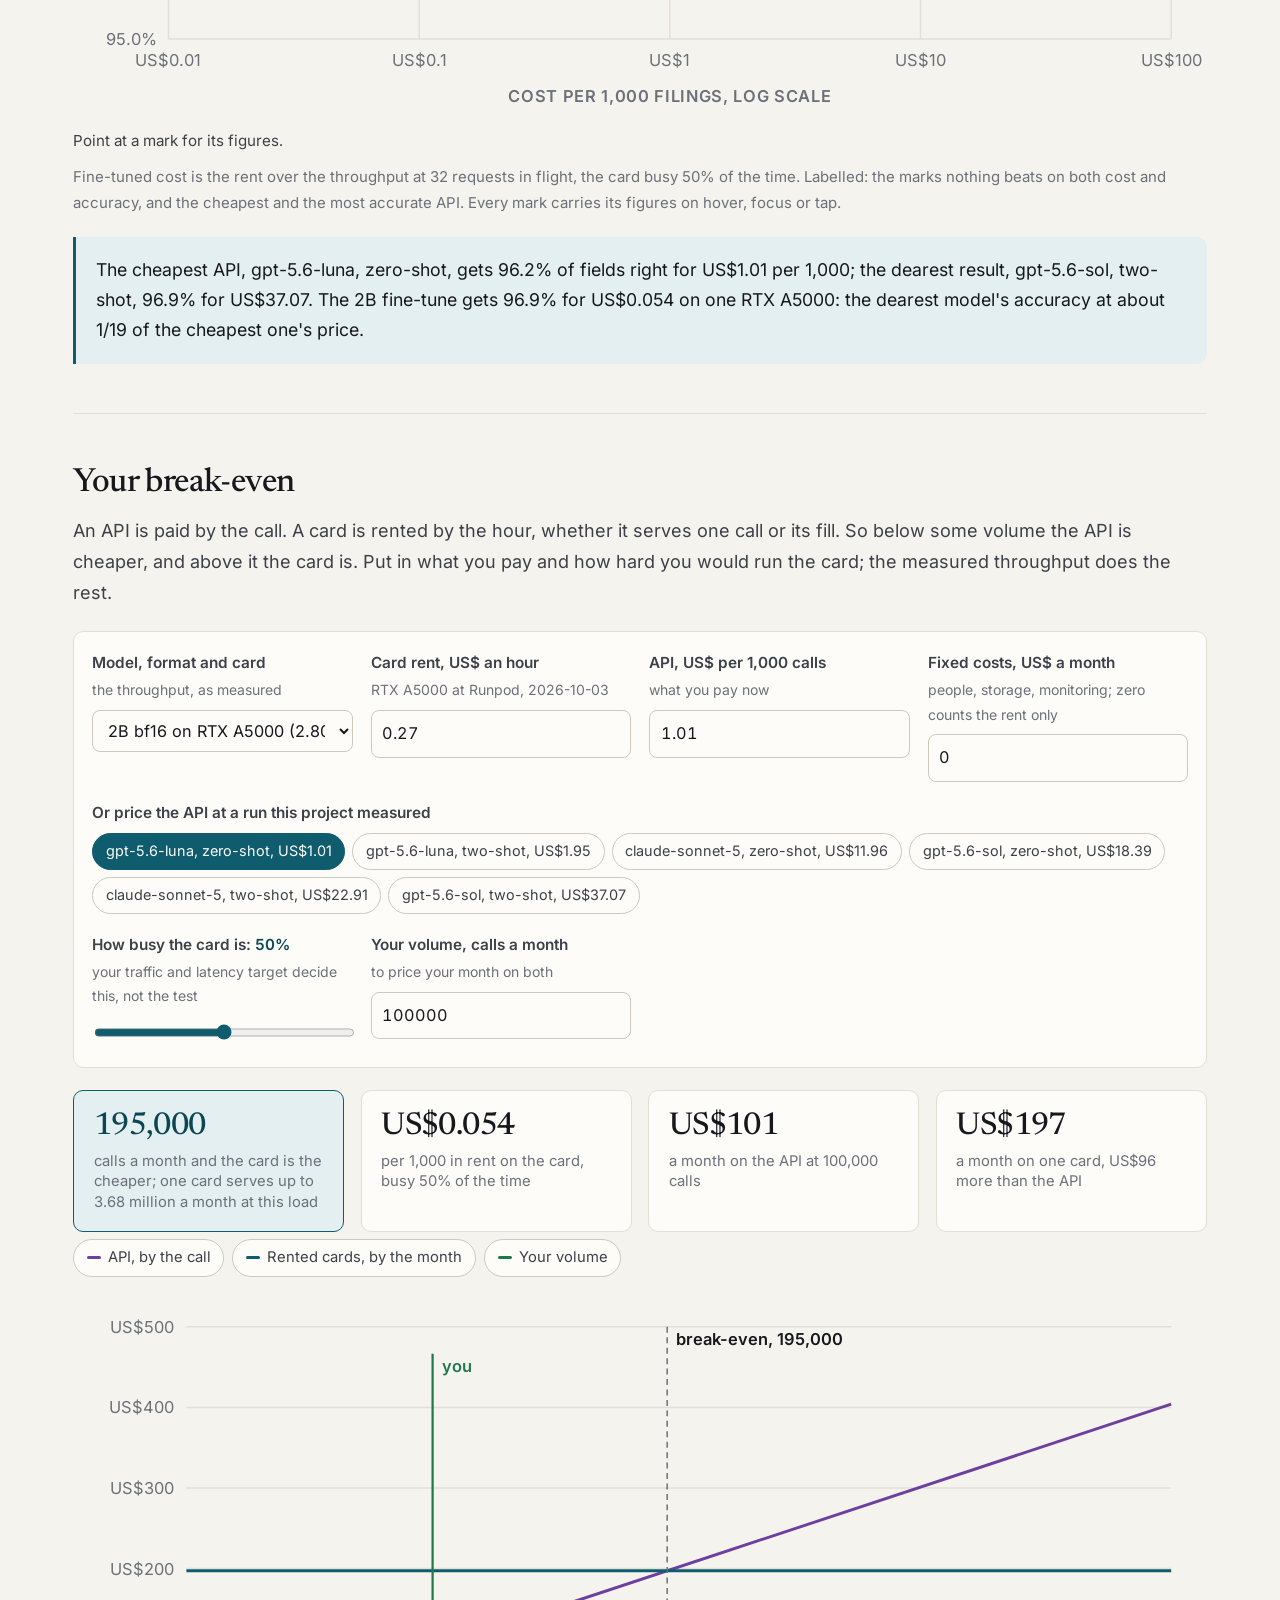
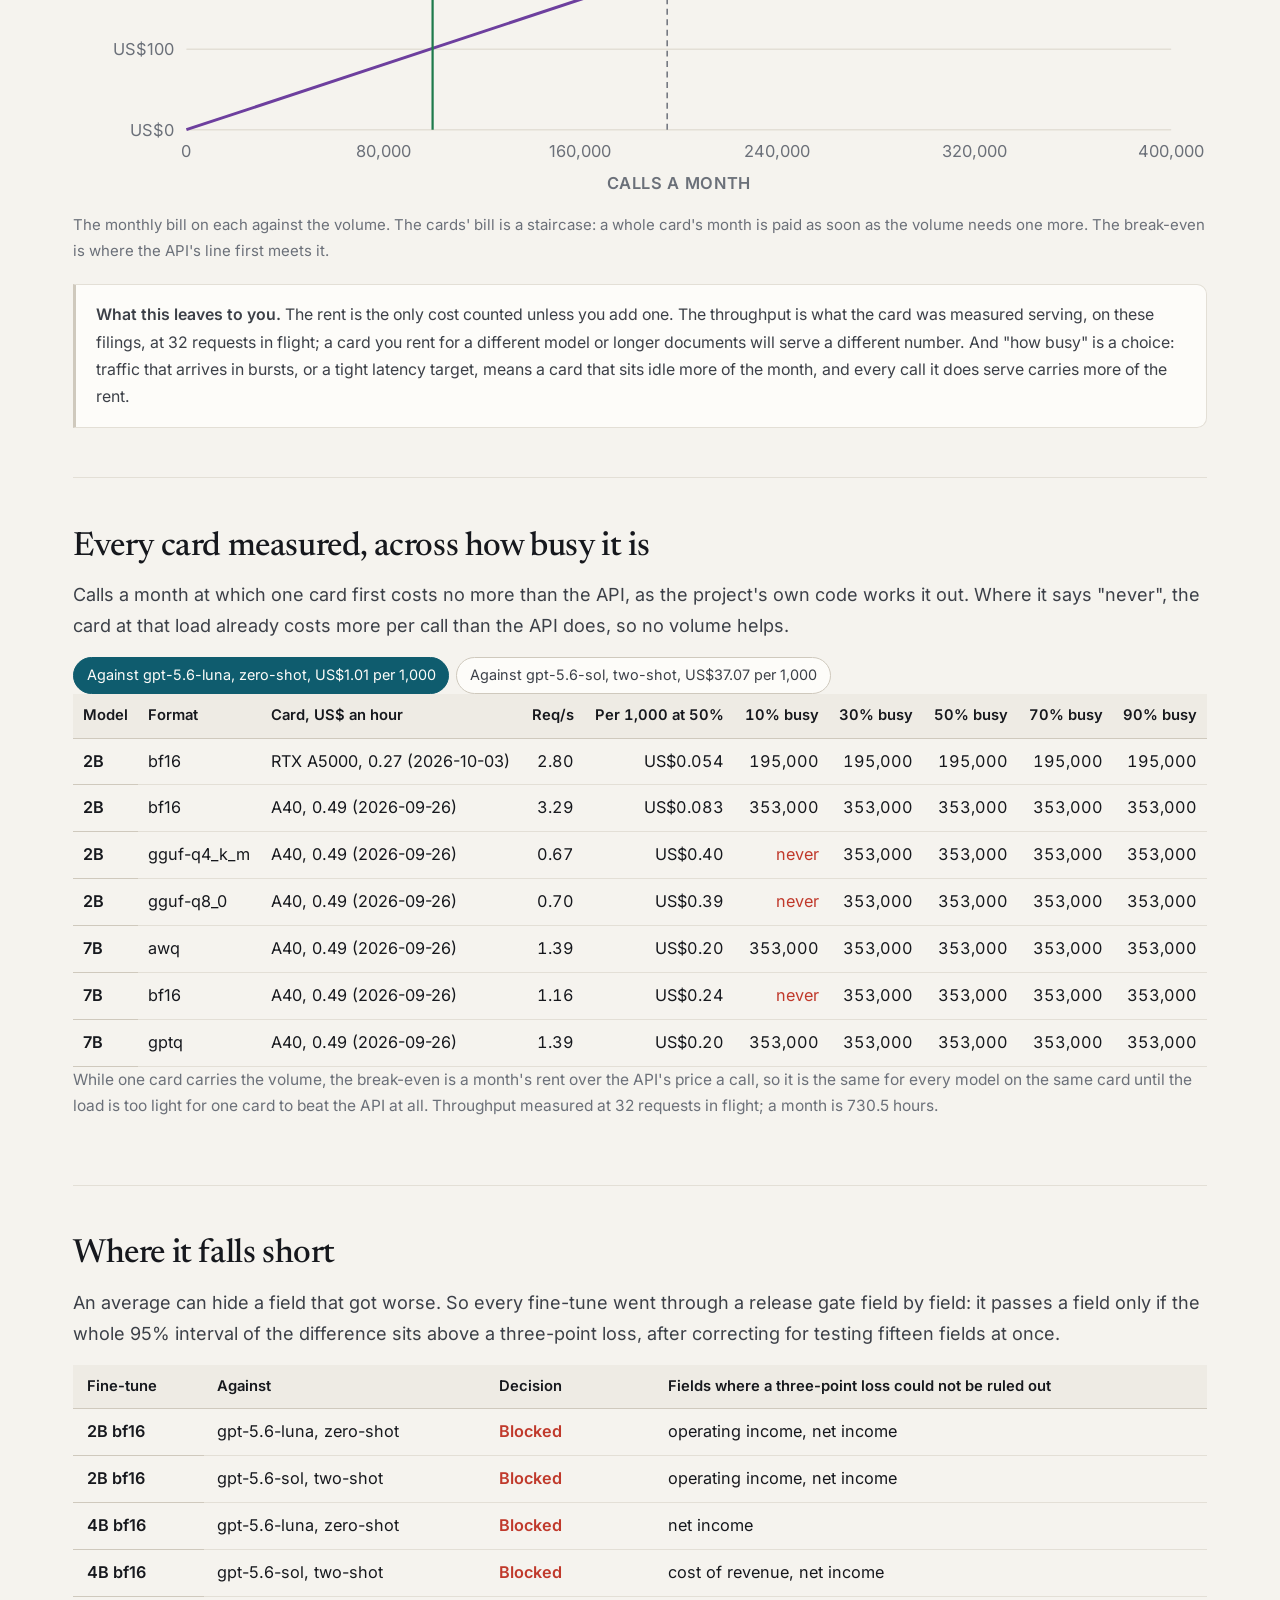
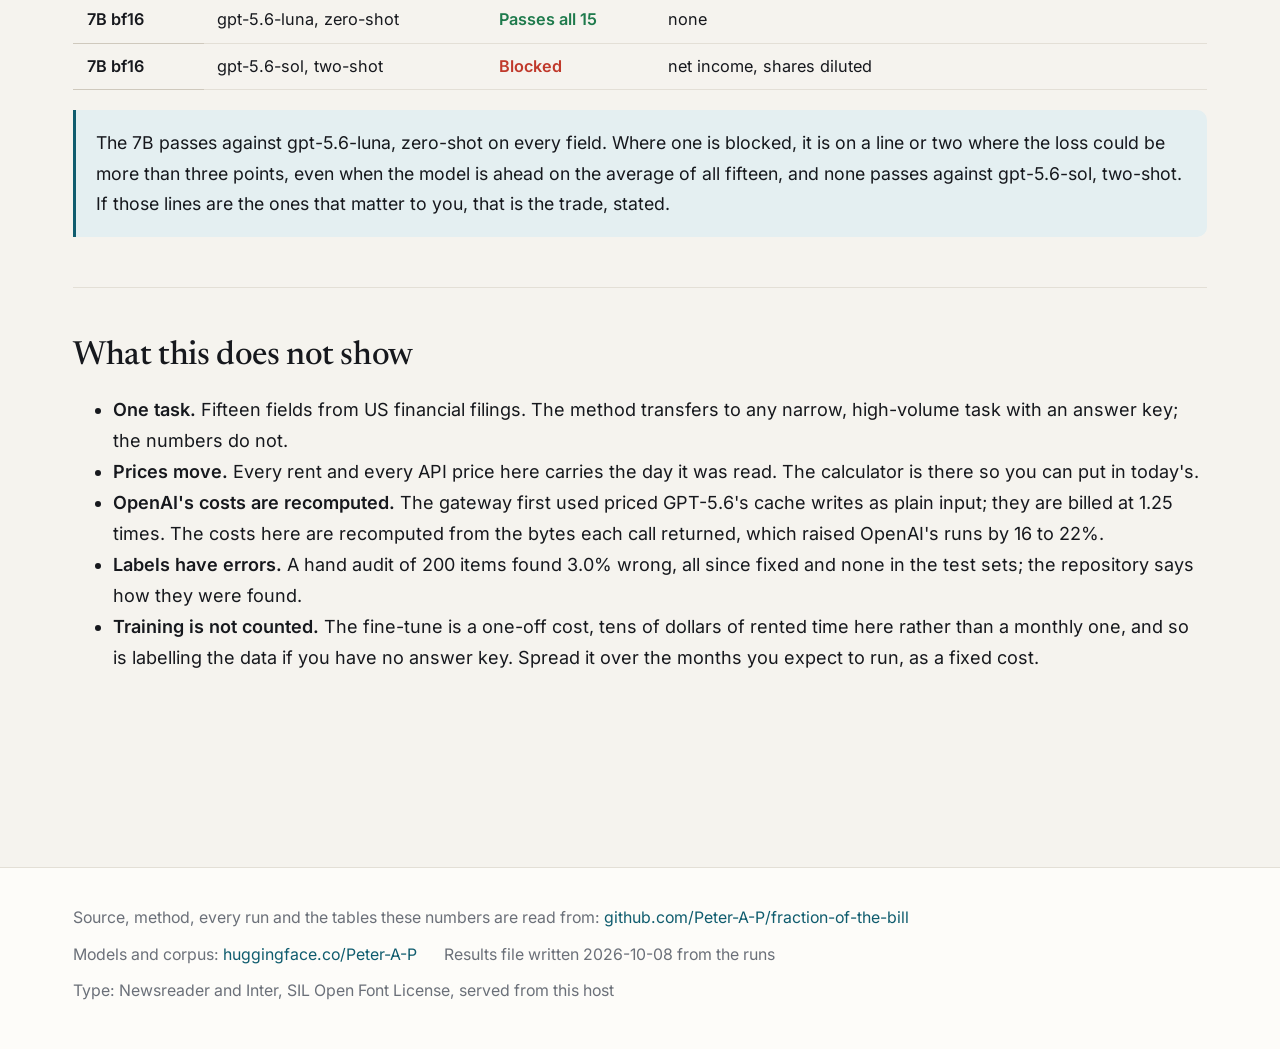
==== commit 4666264d: "How it's built: an architecture page on the site with the diagrams in plain language, a menu across " ====
--- a/site/index.html
+++ b/site/index.html
@@ -14,6 +14,18 @@
     <p class="top-nav"><a href="https://peterparker.ca/projects/fraction-of-the-bill/">Project 06: Frontier Quality at a Fraction of the Bill</a></p>
   </div>
 </header>
+<nav class="tabs" aria-label="This site">
+  <div class="tabs-inner">
+    <a href="index.html" aria-current="page">Overview</a>
+    <a href="#task">The task</a>
+    <a href="#models">The models</a>
+    <a href="#frontier">Quality and cost</a>
+    <a href="#calculator">Your break-even</a>
+    <a href="#table">Every card</a>
+    <a href="#gate">Where it falls short</a>
+    <a href="architecture.html">How it's built</a>
+  </div>
+</nav>
 <main>
 
   <header class="hero">
@@ -59,6 +71,7 @@
     <p class="hero-note" id="hero-note">
       Every figure on this page is read from the project's own results file, written by the same
       code that writes the repository's tables.
+      <a href="architecture.html">See how it's built</a>, in four diagrams.
     </p>
     <noscript><p class="noscript">The figures and the calculator on this page need JavaScript. Every number is also in the repository's README, as tables.</p></noscript>
   </header>
--- a/site/style.css
+++ b/site/style.css
@@ -163,7 +163,7 @@
 
 /* ---------------------------------------------------------------- hero */
 
-.hero { padding: 3.25rem 0 2.25rem; border-bottom: 1px solid var(--line); }
+.hero { padding: 1.75rem 0 2.25rem; border-bottom: 1px solid var(--line); }
 
 .eyebrow {
   text-transform: uppercase;
@@ -816,3 +816,56 @@
 .hero .point .point-figure { color: var(--accent-ink); }
 .hero .point.good .point-figure { color: var(--good); }
 .hero .point.violet .point-figure { color: var(--alt); }
+
+/* ---------------------------------------------------------------- the menu */
+
+/* The page's sections and the architecture page, as pills, as on the other project pages. */
+.tabs { border-bottom: 1px solid var(--line); background: var(--paper-soft); }
+
+.tabs-inner {
+  max-width: var(--column);
+  margin: 0 auto;
+  padding: 0.55rem 1.5rem;
+  display: flex;
+  flex-wrap: wrap;
+  gap: 0.2rem;
+}
+
+.tabs a {
+  font-size: 0.83rem;
+  padding: 0.2rem 0.55rem;
+  border-radius: 999px;
+  border: 1px solid transparent;
+  color: var(--ink-soft);
+}
+
+.tabs a:hover { text-decoration: none; border-color: var(--line-2); color: var(--accent-ink); }
+
+.tabs a[aria-current] {
+  border-color: var(--accent);
+  background: var(--accent-soft);
+  color: var(--ink);
+  font-weight: 600;
+}
+
+@media (max-width: 46rem) {
+  /* One row that scrolls sideways, rather than rows of pills above the page. */
+  .tabs-inner { padding: 0.5rem 1.1rem; flex-wrap: nowrap; overflow-x: auto; scrollbar-width: none; }
+  .tabs a { flex: none; }
+}
+
+/* ---------------------------------------------------------------- the architecture page */
+
+/* The diagrams are white-ground SVGs generated from a specification, so they sit on their own
+   card in both themes, and each opens full size for narrow screens. */
+.arch-figure { margin: 1.1rem 0 1.4rem; }
+.arch-figure a { display: block; }
+.arch-figure img {
+  display: block;
+  width: 100%;
+  height: auto;
+  background: #ffffff;
+  border: 1px solid var(--line);
+  border-radius: 8px;
+}
+.prose .where { font-size: 0.86rem; color: var(--ink-faint); }
